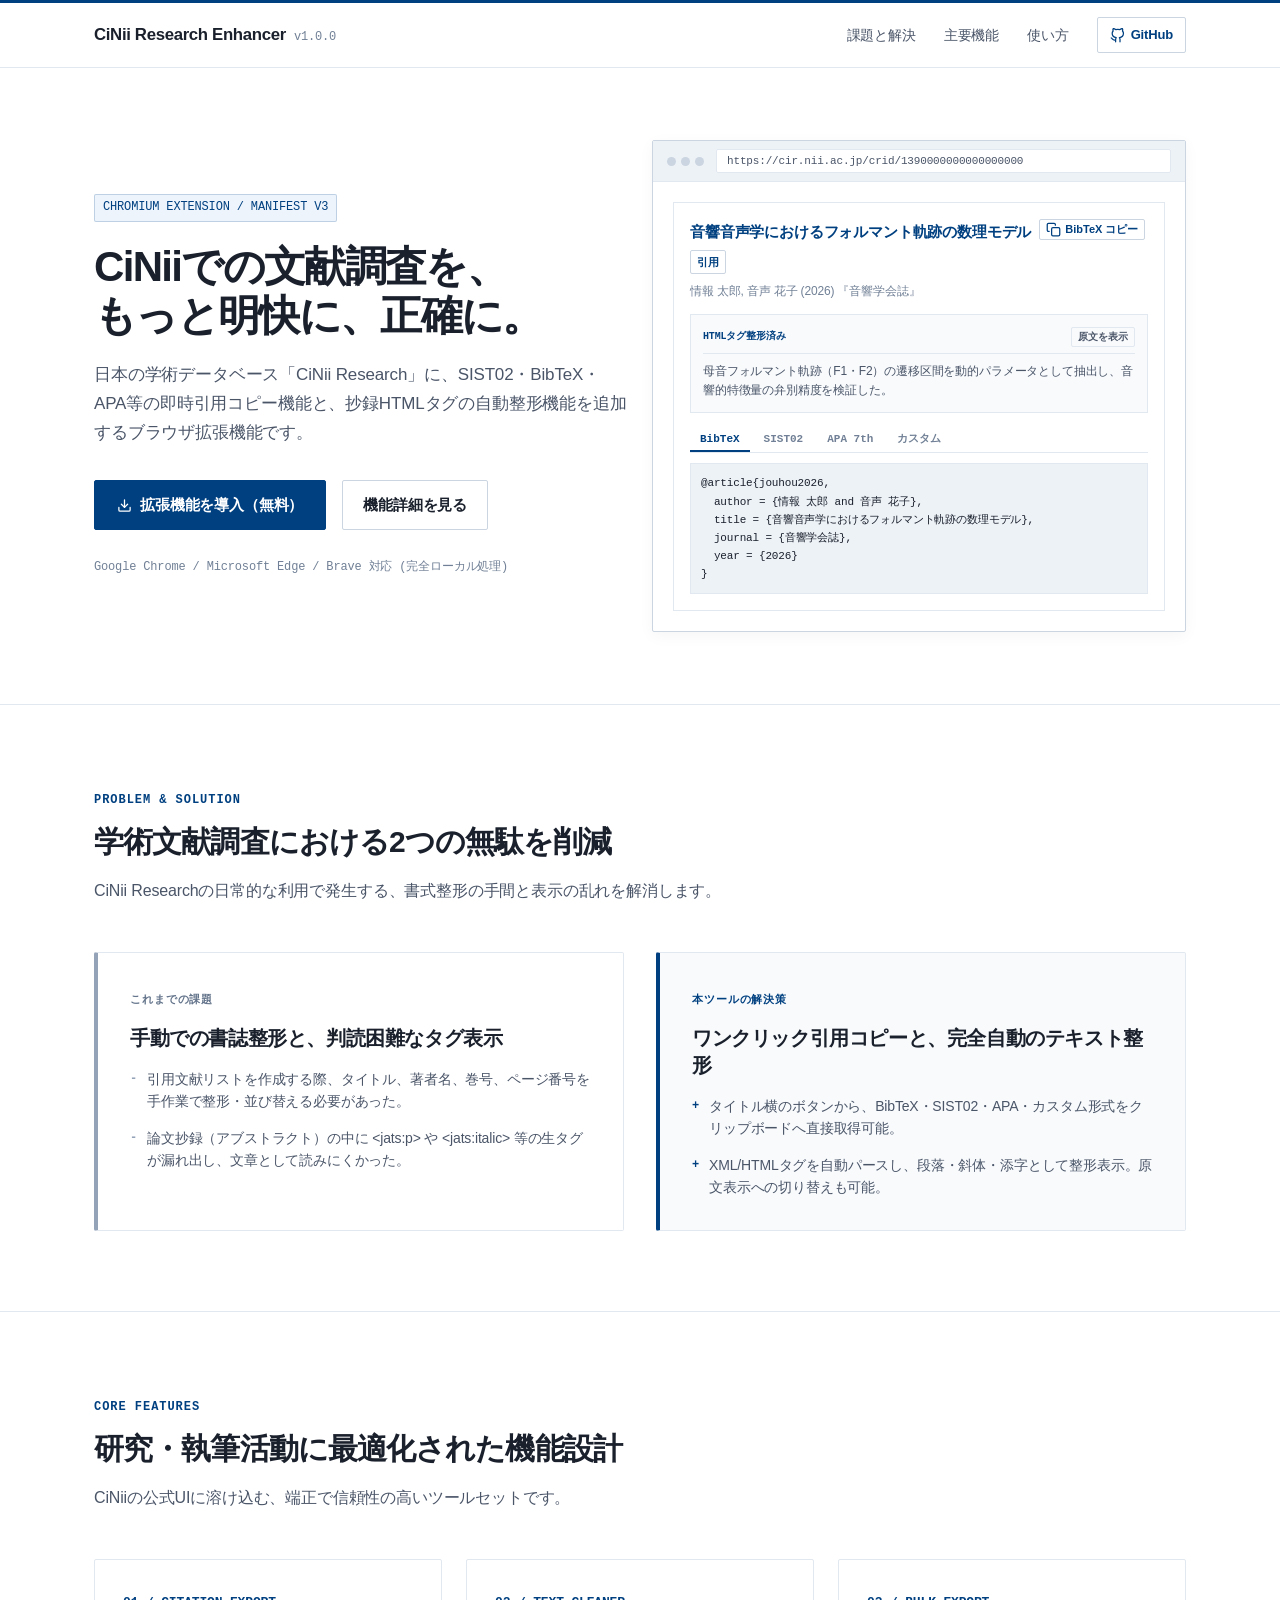
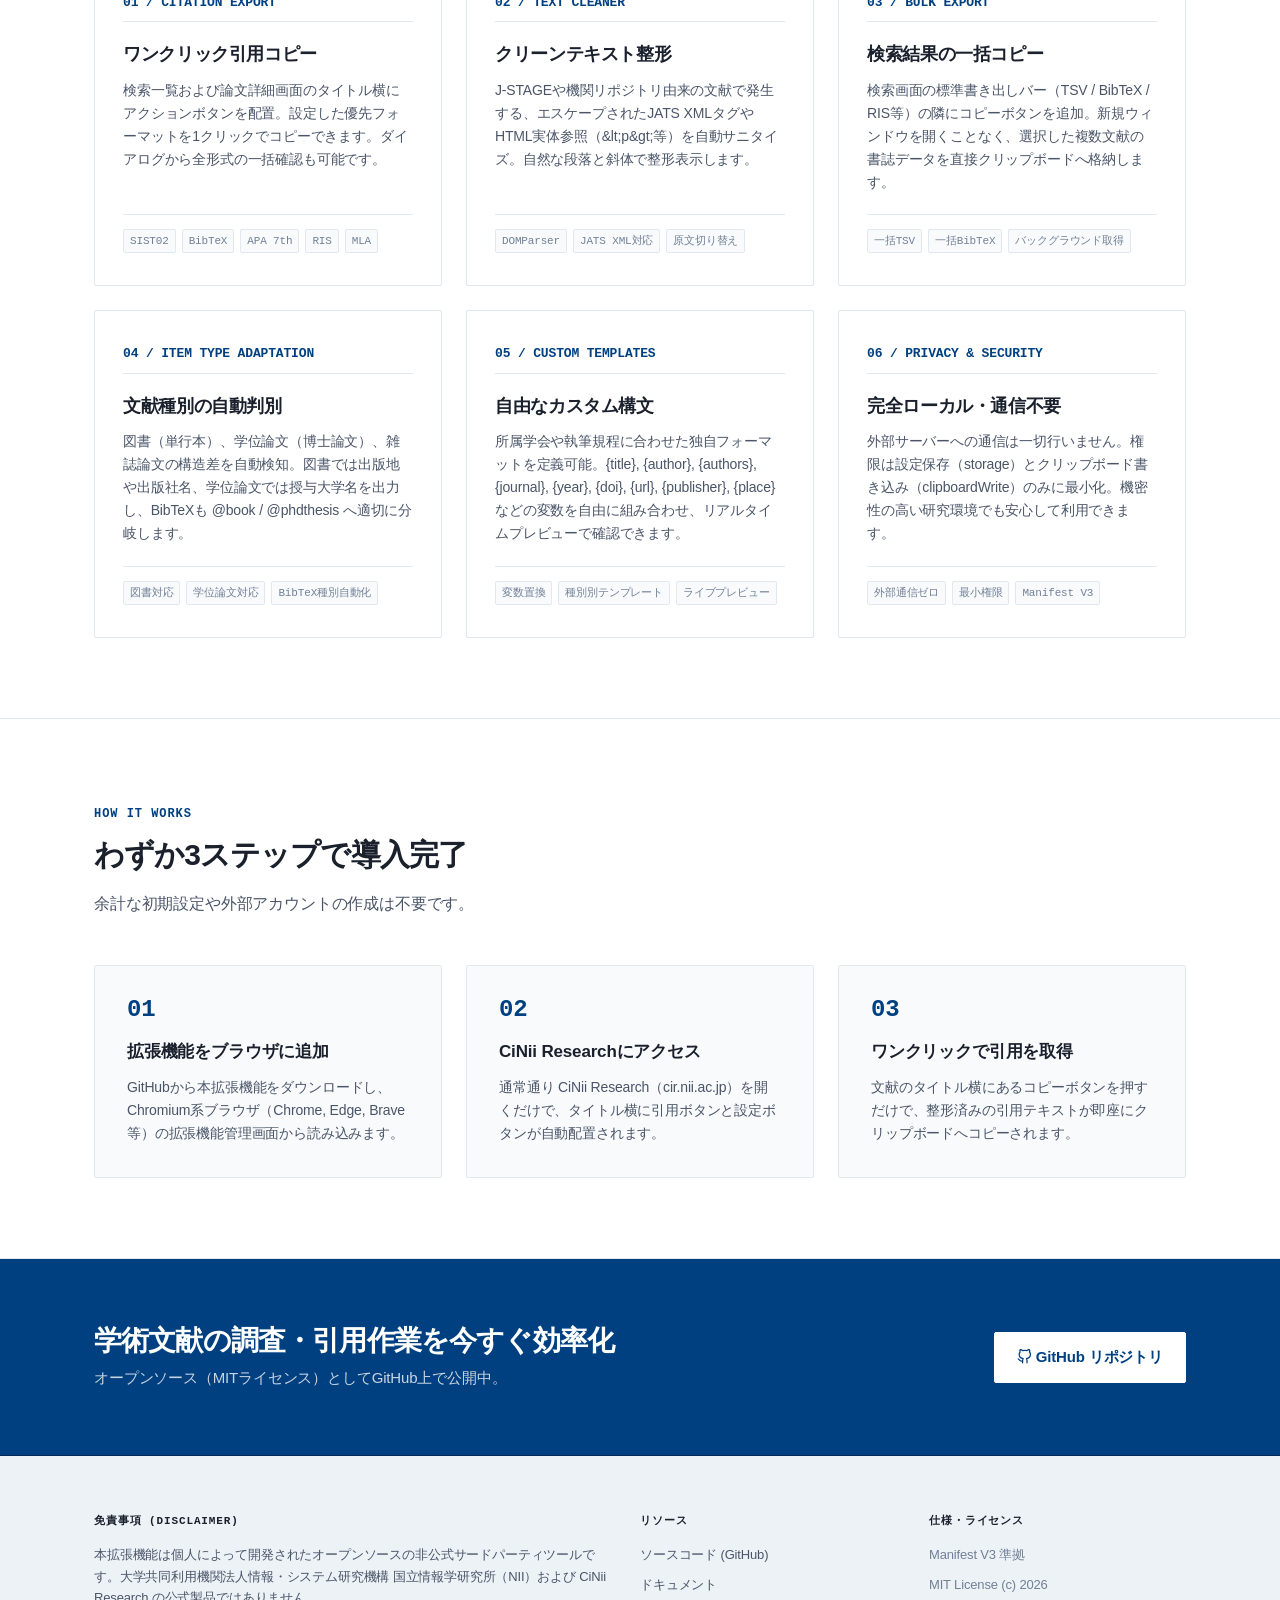
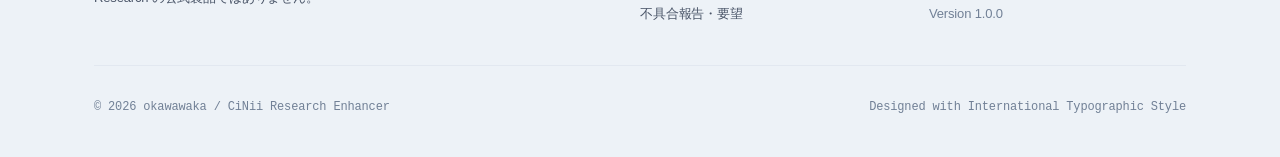
==== docs/index.html @ e421c235 "fix: improve author extraction and book publication place detection" ====
<!DOCTYPE html>
<html lang="ja">
<head>
  <meta charset="UTF-8">
  <meta name="viewport" content="width=device-width, initial-scale=1.0">
  <title>CiNii Research Enhancer - CiNii Research専用 引用コピー＆書式整形 拡張機能</title>
  <meta name="description" content="日本の学術論文データベース「CiNii Research」の文献調査を加速するChromium拡張機能。SIST02・BibTeX・APA・カスタム形式のワンクリック引用コピーと、抄録HTMLタグの自動整形を提供。完全ローカル処理。">
  <link rel="canonical" href="https://okawawaka.github.io/cinii-enhancer/">
  
  <style>
    /* --------------------------------------------------------------------------
     * 1. Design System & CSS Variables (Swiss Style & CiNii Academic Palette)
     * -------------------------------------------------------------------------- */
    :root {
      /* Palette */
      --c-navy: #004080;
      --c-navy-dark: #002855;
      --c-navy-subtle: #edf4fb;
      --c-text-main: #1a202c;
      --c-text-muted: #4a5568;
      --c-text-subtle: #718096;
      --c-bg-page: #ffffff;
      --c-bg-surface: #f8fafc;
      --c-bg-surface-alt: #edf2f7;
      --c-border: #e2e8f0;
      --c-border-strong: #cbd5e1;
      --c-green: #2e7d32;
      --c-green-bg: #e8f5e9;

      /* Typography */
      --font-sans: -apple-system, BlinkMacSystemFont, "Helvetica Neue", Arial, "Hiragino Sans", "Hiragino Kaku Gothic ProN", "Yu Gothic", "Noto Sans JP", sans-serif;
      --font-mono: "SFMono-Regular", Consolas, "Liberation Mono", Menlo, Courier, monospace;

      /* Grid & Geometry */
      --container-max: 1140px;
      --grid-gap: 24px;
      --radius-sm: 2px;
      --radius-none: 0px;
    }

    *, *::before, *::after {
      box-sizing: border-box;
      margin: 0;
      padding: 0;
    }

    html {
      font-size: 16px;
      scroll-behavior: smooth;
      -webkit-font-smoothing: antialiased;
      -moz-osx-font-smoothing: grayscale;
    }

    body {
      font-family: var(--font-sans);
      color: var(--c-text-main);
      background-color: var(--c-bg-page);
      line-height: 1.65;
      letter-spacing: -0.01em;
      border-top: 3px solid var(--c-navy);
    }

    /* --------------------------------------------------------------------------
     * 2. Typography & Layout Utilities
     * -------------------------------------------------------------------------- */
    .container {
      width: 100%;
      max-width: var(--container-max);
      margin-left: auto;
      margin-right: auto;
      padding-left: 24px;
      padding-right: 24px;
    }

    .grid-12 {
      display: grid;
      grid-template-columns: repeat(12, 1fr);
      gap: var(--grid-gap);
    }

    .section {
      padding-top: 80px;
      padding-bottom: 80px;
      border-bottom: 1px solid var(--c-border);
    }

    .section-eyebrow {
      font-family: var(--font-mono);
      font-size: 0.75rem;
      font-weight: 600;
      text-transform: uppercase;
      letter-spacing: 0.08em;
      color: var(--c-navy);
      margin-bottom: 12px;
      display: inline-block;
    }

    .section-title {
      font-size: 1.875rem;
      font-weight: 700;
      line-height: 1.25;
      letter-spacing: -0.03em;
      color: var(--c-text-main);
      margin-bottom: 16px;
    }

    .section-desc {
      font-size: 1rem;
      color: var(--c-text-muted);
      line-height: 1.7;
    }

    /* --------------------------------------------------------------------------
     * 3. Header & Navigation
     * -------------------------------------------------------------------------- */
    .site-header {
      border-bottom: 1px solid var(--c-border);
      background-color: var(--c-bg-page);
      position: sticky;
      top: 0;
      z-index: 100;
    }

    .header-inner {
      display: flex;
      align-items: center;
      justify-content: space-between;
      height: 64px;
    }

    .brand {
      display: flex;
      align-items: baseline;
      gap: 8px;
      text-decoration: none;
      color: var(--c-text-main);
    }

    .brand-title {
      font-size: 1.05rem;
      font-weight: 700;
      letter-spacing: -0.02em;
    }

    .brand-sub {
      font-size: 0.75rem;
      font-family: var(--font-mono);
      color: var(--c-text-subtle);
    }

    .nav-list {
      display: flex;
      align-items: center;
      gap: 28px;
      list-style: none;
    }

    .nav-link {
      font-size: 0.875rem;
      font-weight: 500;
      color: var(--c-text-muted);
      text-decoration: none;
      transition: color 0.15s ease;
    }

    .nav-link:hover {
      color: var(--c-navy);
    }

    .nav-btn {
      display: inline-flex;
      align-items: center;
      gap: 6px;
      padding: 6px 12px;
      font-size: 0.8125rem;
      font-weight: 600;
      color: var(--c-navy);
      background-color: #ffffff;
      border: 1px solid var(--c-border-strong);
      border-radius: var(--radius-sm);
      text-decoration: none;
      transition: all 0.15s ease;
    }

    .nav-btn:hover {
      background-color: var(--c-navy-subtle);
      border-color: var(--c-navy);
    }

    /* --------------------------------------------------------------------------
     * 4. Hero Section
     * -------------------------------------------------------------------------- */
    .hero {
      padding-top: 72px;
      padding-bottom: 72px;
      background-color: #ffffff;
      border-bottom: 1px solid var(--c-border);
    }

    .hero-content {
      grid-column: span 6;
      display: flex;
      flex-direction: column;
      justify-content: center;
    }

    .hero-badge {
      display: inline-flex;
      align-items: center;
      gap: 8px;
      font-family: var(--font-mono);
      font-size: 0.75rem;
      color: var(--c-navy);
      background-color: var(--c-navy-subtle);
      border: 1px solid rgba(0, 64, 128, 0.2);
      padding: 3px 8px;
      margin-bottom: 20px;
      width: fit-content;
      border-radius: var(--radius-sm);
    }

    .hero-title {
      font-size: 2.625rem;
      font-weight: 800;
      line-height: 1.18;
      letter-spacing: -0.04em;
      color: var(--c-text-main);
      margin-bottom: 20px;
    }

    .hero-lead {
      font-size: 1.0625rem;
      color: var(--c-text-muted);
      line-height: 1.7;
      margin-bottom: 32px;
    }

    .hero-actions {
      display: flex;
      align-items: center;
      gap: 16px;
      margin-bottom: 28px;
    }

    .btn-primary {
      display: inline-flex;
      align-items: center;
      gap: 8px;
      background-color: var(--c-navy);
      color: #ffffff;
      font-size: 0.9375rem;
      font-weight: 600;
      padding: 12px 22px;
      border-radius: var(--radius-sm);
      text-decoration: none;
      border: 1px solid var(--c-navy);
      transition: background-color 0.15s ease, border-color 0.15s ease;
    }

    .btn-primary:hover {
      background-color: var(--c-navy-dark);
      border-color: var(--c-navy-dark);
    }

    .btn-secondary {
      display: inline-flex;
      align-items: center;
      gap: 8px;
      background-color: #ffffff;
      color: var(--c-text-main);
      font-size: 0.9375rem;
      font-weight: 600;
      padding: 12px 20px;
      border-radius: var(--radius-sm);
      text-decoration: none;
      border: 1px solid var(--c-border-strong);
      transition: all 0.15s ease;
    }

    .btn-secondary:hover {
      background-color: var(--c-bg-surface);
      border-color: var(--c-text-muted);
    }

    .hero-meta {
      font-size: 0.75rem;
      color: var(--c-text-subtle);
      font-family: var(--font-mono);
    }

    /* Hero Visual: Interactive Mockup */
    .hero-visual {
      grid-column: span 6;
      display: flex;
      flex-direction: column;
      justify-content: center;
    }

    .mockup-frame {
      border: 1px solid var(--c-border-strong);
      border-radius: var(--radius-sm);
      background-color: #ffffff;
      box-shadow: 0 4px 16px rgba(0, 0, 0, 0.04);
      overflow: hidden;
    }

    .mockup-browser-bar {
      display: flex;
      align-items: center;
      gap: 12px;
      background-color: var(--c-bg-surface-alt);
      border-bottom: 1px solid var(--c-border);
      padding: 8px 14px;
    }

    .browser-dots {
      display: flex;
      gap: 5px;
    }

    .browser-dot {
      width: 9px;
      height: 9px;
      border-radius: 50%;
      background-color: #cbd5e1;
    }

    .browser-address {
      flex: 1;
      background-color: #ffffff;
      border: 1px solid var(--c-border);
      border-radius: var(--radius-sm);
      padding: 2px 10px;
      font-family: var(--font-mono);
      font-size: 0.6875rem;
      color: var(--c-text-muted);
      overflow: hidden;
      white-space: nowrap;
      text-overflow: ellipsis;
    }

    .mockup-body {
      padding: 20px;
    }

    .mockup-paper-card {
      border: 1px solid var(--c-border);
      background-color: #ffffff;
      padding: 16px;
    }

    .mockup-title-row {
      display: flex;
      align-items: baseline;
      flex-wrap: wrap;
      gap: 8px;
      margin-bottom: 8px;
    }

    .mockup-paper-title {
      font-size: 0.9375rem;
      font-weight: 700;
      color: var(--c-navy);
      line-height: 1.4;
    }

    .mockup-action-tag {
      display: inline-flex;
      align-items: center;
      gap: 4px;
      padding: 2px 6px;
      font-size: 0.6875rem;
      font-weight: 600;
      color: var(--c-navy);
      background-color: #ffffff;
      border: 1px solid var(--c-border-strong);
      border-radius: var(--radius-sm);
      cursor: pointer;
      user-select: none;
      transition: all 0.15s ease;
    }

    .mockup-action-tag:hover {
      background-color: var(--c-navy-subtle);
      border-color: var(--c-navy);
    }

    .mockup-action-tag.is-copied {
      background-color: var(--c-green-bg);
      border-color: var(--c-green);
      color: var(--c-green);
    }

    .mockup-authors {
      font-size: 0.75rem;
      color: var(--c-text-subtle);
      margin-bottom: 12px;
    }

    .mockup-abstract-box {
      background-color: var(--c-bg-surface);
      border: 1px solid var(--c-border);
      padding: 12px;
      margin-bottom: 14px;
    }

    .mockup-abstract-bar {
      display: flex;
      justify-content: space-between;
      align-items: center;
      margin-bottom: 8px;
      padding-bottom: 6px;
      border-bottom: 1px solid var(--c-border);
    }

    .mockup-tag-clean {
      font-family: var(--font-mono);
      font-size: 0.625rem;
      font-weight: 600;
      color: var(--c-navy);
    }

    .mockup-toggle-btn {
      font-size: 0.625rem;
      font-weight: 600;
      color: var(--c-text-muted);
      background: none;
      border: 1px solid var(--c-border);
      padding: 2px 6px;
      border-radius: var(--radius-sm);
      cursor: pointer;
    }

    .mockup-abstract-text {
      font-size: 0.75rem;
      color: var(--c-text-muted);
      line-height: 1.6;
    }

    .mockup-tabs-bar {
      display: flex;
      gap: 4px;
      border-bottom: 1px solid var(--c-border);
      margin-bottom: 10px;
    }

    .mockup-tab {
      padding: 4px 10px;
      font-size: 0.6875rem;
      font-weight: 600;
      color: var(--c-text-subtle);
      background: none;
      border: none;
      border-bottom: 2px solid transparent;
      cursor: pointer;
      font-family: var(--font-mono);
    }

    .mockup-tab.active {
      color: var(--c-navy);
      border-bottom-color: var(--c-navy);
    }

    .mockup-preview-code {
      background-color: var(--c-bg-surface-alt);
      border: 1px solid var(--c-border);
      padding: 10px;
      font-family: var(--font-mono);
      font-size: 0.6875rem;
      color: var(--c-text-main);
      white-space: pre-wrap;
      word-break: break-all;
      min-height: 60px;
    }

    /* --------------------------------------------------------------------------
     * 5. Problem & Solution Section
     * -------------------------------------------------------------------------- */
    .comparison-grid {
      grid-column: span 12;
      display: grid;
      grid-template-columns: 1fr 1fr;
      gap: 32px;
      margin-top: 48px;
    }

    .comparison-card {
      border: 1px solid var(--c-border);
      border-radius: var(--radius-sm);
      padding: 32px;
      background-color: #ffffff;
    }

    .comparison-card.is-problem {
      border-left: 4px solid #94a3b8;
    }

    .comparison-card.is-solution {
      border-left: 4px solid var(--c-navy);
      background-color: var(--c-bg-surface);
    }

    .comparison-tag {
      font-family: var(--font-mono);
      font-size: 0.6875rem;
      font-weight: 700;
      text-transform: uppercase;
      letter-spacing: 0.08em;
      margin-bottom: 16px;
      display: inline-block;
    }

    .comparison-card.is-problem .comparison-tag {
      color: #64748b;
    }

    .comparison-card.is-solution .comparison-tag {
      color: var(--c-navy);
    }

    .comparison-title {
      font-size: 1.25rem;
      font-weight: 700;
      letter-spacing: -0.02em;
      margin-bottom: 16px;
      line-height: 1.35;
    }

    .comparison-list {
      list-style: none;
      display: flex;
      flex-direction: column;
      gap: 14px;
    }

    .comparison-item {
      font-size: 0.875rem;
      line-height: 1.6;
      color: var(--c-text-muted);
      display: flex;
      align-items: flex-start;
      gap: 10px;
    }

    .comparison-item-bullet {
      font-family: var(--font-mono);
      font-weight: 700;
      font-size: 0.75rem;
      margin-top: 2px;
      flex-shrink: 0;
    }

    .comparison-card.is-problem .comparison-item-bullet {
      color: #94a3b8;
    }

    .comparison-card.is-solution .comparison-item-bullet {
      color: var(--c-navy);
    }

    /* --------------------------------------------------------------------------
     * 6. Features Section
     * -------------------------------------------------------------------------- */
    .features-grid {
      grid-column: span 12;
      display: grid;
      grid-template-columns: repeat(3, 1fr);
      gap: 24px;
      margin-top: 48px;
    }

    .feature-card {
      border: 1px solid var(--c-border);
      border-radius: var(--radius-sm);
      padding: 32px 28px;
      background-color: #ffffff;
      display: flex;
      flex-direction: column;
    }

    .feature-number {
      font-family: var(--font-mono);
      font-size: 0.8125rem;
      font-weight: 700;
      color: var(--c-navy);
      margin-bottom: 20px;
      border-bottom: 1px solid var(--c-border);
      padding-bottom: 8px;
    }

    .feature-card-title {
      font-size: 1.125rem;
      font-weight: 700;
      margin-bottom: 12px;
      line-height: 1.35;
      letter-spacing: -0.02em;
    }

    .feature-card-desc {
      font-size: 0.875rem;
      color: var(--c-text-muted);
      line-height: 1.65;
      margin-bottom: 20px;
      flex: 1;
    }

    .feature-tag-list {
      display: flex;
      flex-wrap: wrap;
      gap: 6px;
      padding-top: 14px;
      border-top: 1px solid var(--c-border);
    }

    .feature-tag {
      font-family: var(--font-mono);
      font-size: 0.6875rem;
      color: var(--c-text-subtle);
      background-color: var(--c-bg-surface);
      border: 1px solid var(--c-border);
      padding: 2px 6px;
      border-radius: var(--radius-sm);
    }

    /* --------------------------------------------------------------------------
     * 7. How It Works Section
     * -------------------------------------------------------------------------- */
    .steps-grid {
      grid-column: span 12;
      display: grid;
      grid-template-columns: repeat(3, 1fr);
      gap: 24px;
      margin-top: 48px;
    }

    .step-card {
      border: 1px solid var(--c-border);
      border-radius: var(--radius-sm);
      padding: 32px;
      background-color: var(--c-bg-surface);
    }

    .step-indicator {
      font-family: var(--font-mono);
      font-size: 1.5rem;
      font-weight: 800;
      color: var(--c-navy);
      line-height: 1;
      margin-bottom: 16px;
    }

    .step-title {
      font-size: 1.0625rem;
      font-weight: 700;
      margin-bottom: 10px;
      letter-spacing: -0.01em;
    }

    .step-desc {
      font-size: 0.875rem;
      color: var(--c-text-muted);
      line-height: 1.65;
    }

    /* --------------------------------------------------------------------------
     * 8. CTA Banner
     * -------------------------------------------------------------------------- */
    .cta-banner {
      background-color: var(--c-navy);
      color: #ffffff;
      padding: 64px 0;
      border-bottom: 1px solid var(--c-navy-dark);
    }

    .cta-inner {
      display: flex;
      align-items: center;
      justify-content: space-between;
      gap: 32px;
    }

    .cta-heading {
      font-size: 1.75rem;
      font-weight: 700;
      letter-spacing: -0.03em;
      line-height: 1.25;
      margin-bottom: 8px;
    }

    .cta-text {
      font-size: 0.9375rem;
      color: #cbd5e1;
    }

    .cta-actions {
      display: flex;
      align-items: center;
      gap: 16px;
      flex-shrink: 0;
    }

    .btn-white {
      background-color: #ffffff;
      color: var(--c-navy);
      font-size: 0.9375rem;
      font-weight: 700;
      padding: 12px 22px;
      border-radius: var(--radius-sm);
      text-decoration: none;
      border: 1px solid #ffffff;
      transition: background-color 0.15s ease;
    }

    .btn-white:hover {
      background-color: #f1f5f9;
    }

    /* --------------------------------------------------------------------------
     * 9. Footer
     * -------------------------------------------------------------------------- */
    .site-footer {
      background-color: var(--c-bg-surface-alt);
      padding: 56px 0 40px 0;
      font-size: 0.8125rem;
      color: var(--c-text-subtle);
    }

    .footer-top {
      display: grid;
      grid-template-columns: 2fr 1fr 1fr;
      gap: 32px;
      padding-bottom: 40px;
      border-bottom: 1px solid var(--c-border);
      margin-bottom: 32px;
    }

    .footer-col-title {
      font-family: var(--font-mono);
      font-size: 0.6875rem;
      font-weight: 700;
      text-transform: uppercase;
      letter-spacing: 0.08em;
      color: var(--c-text-main);
      margin-bottom: 14px;
    }

    .footer-disclaimer {
      line-height: 1.65;
      color: var(--c-text-muted);
    }

    .footer-links {
      list-style: none;
      display: flex;
      flex-direction: column;
      gap: 8px;
    }

    .footer-link {
      color: var(--c-text-muted);
      text-decoration: none;
      transition: color 0.15s ease;
    }

    .footer-link:hover {
      color: var(--c-navy);
    }

    .footer-bottom {
      display: flex;
      justify-content: space-between;
      align-items: center;
      font-family: var(--font-mono);
      font-size: 0.75rem;
    }

    /* Minimal Line Icons */
    .icon {
      width: 15px;
      height: 15px;
      stroke: currentColor;
      fill: none;
      stroke-width: 2;
      stroke-linecap: round;
      stroke-linejoin: round;
      vertical-align: -2px;
      display: inline-block;
    }

    /* --------------------------------------------------------------------------
     * 10. Responsive Breakpoints
     * -------------------------------------------------------------------------- */
    @media (max-width: 900px) {
      .hero-content {
        grid-column: span 12;
        margin-bottom: 40px;
      }
      .hero-visual {
        grid-column: span 12;
      }
      .comparison-grid {
        grid-template-columns: 1fr;
      }
      .features-grid {
        grid-template-columns: 1fr;
      }
      .steps-grid {
        grid-template-columns: 1fr;
      }
      .cta-inner {
        flex-direction: column;
        align-items: flex-start;
      }
      .footer-top {
        grid-template-columns: 1fr;
      }
      .hero-title {
        font-size: 2.125rem;
      }
    }
  </style>
</head>
<body>

  <!-- =========================================================================
   * 1. Header / Navigation
   * ========================================================================= -->
  <header class="site-header">
    <div class="container header-inner">
      <a href="#" class="brand">
        <span class="brand-title">CiNii Research Enhancer</span>
        <span class="brand-sub">v1.0.0</span>
      </a>
      <nav>
        <ul class="nav-list">
          <li><a href="#problem-solution" class="nav-link">課題と解決</a></li>
          <li><a href="#features" class="nav-link">主要機能</a></li>
          <li><a href="#usage" class="nav-link">使い方</a></li>
          <li>
            <a href="https://github.com/okawawaka/cinii-enhancer" target="_blank" rel="noopener noreferrer" class="nav-btn">
              <svg class="icon" viewBox="0 0 24 24"><path d="M9 19c-5 1.5-5-2.5-7-3m14 6v-3.87a3.37 3.37 0 0 0-.94-2.61c3.14-.35 6.44-1.54 6.44-7A5.44 5.44 0 0 0 20 4.77 5.07 5.07 0 0 0 19.91 1S18.73.65 16 2.48a13.38 13.38 0 0 0-7 0C6.27.65 5.09 1 5.09 1A5.07 5.07 0 0 0 5 4.77a5.44 5.44 0 0 0-1.5 3.78c0 5.42 3.3 6.61 6.44 7A3.37 3.37 0 0 0 9 18.13V22"/></svg>
              GitHub
            </a>
          </li>
        </ul>
      </nav>
    </div>
  </header>

  <main>
    <!-- =========================================================================
     * 2. Hero Section
     * ========================================================================= -->
    <section class="hero">
      <div class="container grid-12">
        <div class="hero-content">
          <div class="hero-badge">
            <span>CHROMIUM EXTENSION / MANIFEST V3</span>
          </div>
          <h1 class="hero-title">
            CiNiiでの文献調査を、<br>もっと明快に、正確に。
          </h1>
          <p class="hero-lead">
            日本の学術データベース「CiNii Research」に、SIST02・BibTeX・APA等の即時引用コピー機能と、抄録HTMLタグの自動整形機能を追加するブラウザ拡張機能です。
          </p>
          <div class="hero-actions">
            <a href="https://github.com/okawawaka/cinii-enhancer" class="btn-primary" target="_blank" rel="noopener noreferrer">
              <svg class="icon" viewBox="0 0 24 24"><path d="M21 15v4a2 2 0 0 1-2 2H5a2 2 0 0 1-2-2v-4"/><polyline points="7 10 12 15 17 10"/><line x1="12" y1="15" x2="12" y2="3"/></svg>
              拡張機能を導入（無料）
            </a>
            <a href="#features" class="btn-secondary">機能詳細を見る</a>
          </div>
          <div class="hero-meta">
            <span>Google Chrome / Microsoft Edge / Brave 対応 (完全ローカル処理)</span>
          </div>
        </div>

        <!-- Interactive Swiss UI Mockup -->
        <div class="hero-visual">
          <div class="mockup-frame">
            <div class="mockup-browser-bar">
              <div class="browser-dots">
                <div class="browser-dot"></div>
                <div class="browser-dot"></div>
                <div class="browser-dot"></div>
              </div>
              <div class="browser-address">https://cir.nii.ac.jp/crid/1390000000000000000</div>
            </div>
            <div class="mockup-body">
              <div class="mockup-paper-card">
                <div class="mockup-title-row">
                  <span class="mockup-paper-title">音響音声学におけるフォルマント軌跡の数理モデル</span>
                  <button type="button" class="mockup-action-tag" id="demoQuickCopy">
                    <svg class="icon" viewBox="0 0 24 24"><rect x="9" y="9" width="13" height="13" rx="2" ry="2"/><path d="M5 15H4a2 2 0 0 1-2-2V4a2 2 0 0 1 2-2h9a2 2 0 0 1 2 2v1"/></svg>
                    <span id="demoBtnLabel">BibTeX コピー</span>
                  </button>
                  <span class="mockup-action-tag" id="demoCiteModalBtn">引用</span>
                </div>
                <div class="mockup-authors">情報 太郎, 音声 花子 (2026) 『音響学会誌』</div>
                
                <div class="mockup-abstract-box">
                  <div class="mockup-abstract-bar">
                    <span class="mockup-tag-clean">HTMLタグ整形済み</span>
                    <button type="button" class="mockup-toggle-btn" id="demoToggleTag">原文を表示</button>
                  </div>
                  <div class="mockup-abstract-text" id="demoAbstractText">
                    母音フォルマント軌跡（F1・F2）の遷移区間を動的パラメータとして抽出し、音響的特徴量の弁別精度を検証した。
                  </div>
                </div>

                <div class="mockup-tabs-bar">
                  <button type="button" class="mockup-tab active" data-fmt="bibtex">BibTeX</button>
                  <button type="button" class="mockup-tab" data-fmt="sist02">SIST02</button>
                  <button type="button" class="mockup-tab" data-fmt="apa">APA 7th</button>
                  <button type="button" class="mockup-tab" data-fmt="custom">カスタム</button>
                </div>
                <div class="mockup-preview-code" id="demoCodePreview">@article{jouhou2026,
  author = {情報 太郎 and 音声 花子},
  title = {音響音声学におけるフォルマント軌跡の数理モデル},
  journal = {音響学会誌},
  year = {2026}
}</div>
              </div>
            </div>
          </div>
        </div>
      </div>
    </section>

    <!-- =========================================================================
     * 3. Problem & Solution Section
     * ========================================================================= -->
    <section class="section" id="problem-solution">
      <div class="container">
        <span class="section-eyebrow">Problem & Solution</span>
        <h2 class="section-title">学術文献調査における2つの無駄を削減</h2>
        <p class="section-desc">CiNii Researchの日常的な利用で発生する、書式整形の手間と表示の乱れを解消します。</p>

        <div class="comparison-grid">
          <!-- Problem Card -->
          <div class="comparison-card is-problem">
            <span class="comparison-tag">これまでの課題</span>
            <h3 class="comparison-title">手動での書誌整形と、判読困難なタグ表示</h3>
            <ul class="comparison-list">
              <li class="comparison-item">
                <span class="comparison-item-bullet">-</span>
                <span>引用文献リストを作成する際、タイトル、著者名、巻号、ページ番号を手作業で整形・並び替える必要があった。</span>
              </li>
              <li class="comparison-item">
                <span class="comparison-item-bullet">-</span>
                <span>論文抄録（アブストラクト）の中に &lt;jats:p&gt; や &lt;jats:italic&gt; 等の生タグが漏れ出し、文章として読みにくかった。</span>
              </li>
            </ul>
          </div>

          <!-- Solution Card -->
          <div class="comparison-card is-solution">
            <span class="comparison-tag">本ツールの解決策</span>
            <h3 class="comparison-title">ワンクリック引用コピーと、完全自動のテキスト整形</h3>
            <ul class="comparison-list">
              <li class="comparison-item">
                <span class="comparison-item-bullet">+</span>
                <span>タイトル横のボタンから、BibTeX・SIST02・APA・カスタム形式をクリップボードへ直接取得可能。</span>
              </li>
              <li class="comparison-item">
                <span class="comparison-item-bullet">+</span>
                <span>XML/HTMLタグを自動パースし、段落・斜体・添字として整形表示。原文表示への切り替えも可能。</span>
              </li>
            </ul>
          </div>
        </div>
      </div>
    </section>

    <!-- =========================================================================
     * 4. Features Section
     * ========================================================================= -->
    <section class="section" id="features">
      <div class="container">
        <span class="section-eyebrow">Core Features</span>
        <h2 class="section-title">研究・執筆活動に最適化された機能設計</h2>
        <p class="section-desc">CiNiiの公式UIに溶け込む、端正で信頼性の高いツールセットです。</p>

        <div class="features-grid">
          <!-- Feature 1 -->
          <div class="feature-card">
            <div class="feature-number">01 / CITATION EXPORT</div>
            <h3 class="feature-card-title">ワンクリック引用コピー</h3>
            <p class="feature-card-desc">
              検索一覧および論文詳細画面のタイトル横にアクションボタンを配置。設定した優先フォーマットを1クリックでコピーできます。ダイアログから全形式の一括確認も可能です。
            </p>
            <div class="feature-tag-list">
              <span class="feature-tag">SIST02</span>
              <span class="feature-tag">BibTeX</span>
              <span class="feature-tag">APA 7th</span>
              <span class="feature-tag">RIS</span>
              <span class="feature-tag">MLA</span>
            </div>
          </div>

          <!-- Feature 2 -->
          <div class="feature-card">
            <div class="feature-number">02 / TEXT CLEANER</div>
            <h3 class="feature-card-title">クリーンテキスト整形</h3>
            <p class="feature-card-desc">
              J-STAGEや機関リポジトリ由来の文献で発生する、エスケープされたJATS XMLタグやHTML実体参照（&amp;lt;p&amp;gt;等）を自動サニタイズ。自然な段落と斜体で整形表示します。
            </p>
            <div class="feature-tag-list">
              <span class="feature-tag">DOMParser</span>
              <span class="feature-tag">JATS XML対応</span>
              <span class="feature-tag">原文切り替え</span>
            </div>
          </div>

          <!-- Feature 3 -->
          <div class="feature-card">
            <div class="feature-number">03 / BULK EXPORT</div>
            <h3 class="feature-card-title">検索結果の一括コピー</h3>
            <p class="feature-card-desc">
              検索画面の標準書き出しバー（TSV / BibTeX / RIS等）の隣にコピーボタンを追加。新規ウィンドウを開くことなく、選択した複数文献の書誌データを直接クリップボードへ格納します。
            </p>
            <div class="feature-tag-list">
              <span class="feature-tag">一括TSV</span>
              <span class="feature-tag">一括BibTeX</span>
              <span class="feature-tag">バックグラウンド取得</span>
            </div>
          </div>

          <!-- Feature 4 -->
          <div class="feature-card">
            <div class="feature-number">04 / ITEM TYPE ADAPTATION</div>
            <h3 class="feature-card-title">文献種別の自動判別</h3>
            <p class="feature-card-desc">
              図書（単行本）、学位論文（博士論文）、雑誌論文の構造差を自動検知。図書では出版地や出版社名、学位論文では授与大学名を出力し、BibTeXも @book / @phdthesis へ適切に分岐します。
            </p>
            <div class="feature-tag-list">
              <span class="feature-tag">図書対応</span>
              <span class="feature-tag">学位論文対応</span>
              <span class="feature-tag">BibTeX種別自動化</span>
            </div>
          </div>

          <!-- Feature 5 -->
          <div class="feature-card">
            <div class="feature-number">05 / CUSTOM TEMPLATES</div>
            <h3 class="feature-card-title">自由なカスタム構文</h3>
            <p class="feature-card-desc">
              所属学会や執筆規程に合わせた独自フォーマットを定義可能。{title}, {author}, {authors}, {journal}, {year}, {doi}, {url}, {publisher}, {place} などの変数を自由に組み合わせ、リアルタイムプレビューで確認できます。
            </p>
            <div class="feature-tag-list">
              <span class="feature-tag">変数置換</span>
              <span class="feature-tag">種別別テンプレート</span>
              <span class="feature-tag">ライブプレビュー</span>
            </div>
          </div>

          <!-- Feature 6 -->
          <div class="feature-card">
            <div class="feature-number">06 / PRIVACY & SECURITY</div>
            <h3 class="feature-card-title">完全ローカル・通信不要</h3>
            <p class="feature-card-desc">
              外部サーバーへの通信は一切行いません。権限は設定保存（storage）とクリップボード書き込み（clipboardWrite）のみに最小化。機密性の高い研究環境でも安心して利用できます。
            </p>
            <div class="feature-tag-list">
              <span class="feature-tag">外部通信ゼロ</span>
              <span class="feature-tag">最小権限</span>
              <span class="feature-tag">Manifest V3</span>
            </div>
          </div>
        </div>
      </div>
    </section>

    <!-- =========================================================================
     * 5. How It Works / Usage Section
     * ========================================================================= -->
    <section class="section" id="usage">
      <div class="container">
        <span class="section-eyebrow">How It Works</span>
        <h2 class="section-title">わずか3ステップで導入完了</h2>
        <p class="section-desc">余計な初期設定や外部アカウントの作成は不要です。</p>

        <div class="steps-grid">
          <div class="step-card">
            <div class="step-indicator">01</div>
            <h3 class="step-title">拡張機能をブラウザに追加</h3>
            <p class="step-desc">
              GitHubから本拡張機能をダウンロードし、Chromium系ブラウザ（Chrome, Edge, Brave等）の拡張機能管理画面から読み込みます。
            </p>
          </div>

          <div class="step-card">
            <div class="step-indicator">02</div>
            <h3 class="step-title">CiNii Researchにアクセス</h3>
            <p class="step-desc">
              通常通り CiNii Research（cir.nii.ac.jp）を開くだけで、タイトル横に引用ボタンと設定ボタンが自動配置されます。
            </p>
          </div>

          <div class="step-card">
            <div class="step-indicator">03</div>
            <h3 class="step-title">ワンクリックで引用を取得</h3>
            <p class="step-desc">
              文献のタイトル横にあるコピーボタンを押すだけで、整形済みの引用テキストが即座にクリップボードへコピーされます。
            </p>
          </div>
        </div>
      </div>
    </section>

    <!-- =========================================================================
     * 6. CTA Banner
     * ========================================================================= -->
    <section class="cta-banner">
      <div class="container cta-inner">
        <div>
          <h2 class="cta-heading">学術文献の調査・引用作業を今すぐ効率化</h2>
          <p class="cta-text">オープンソース（MITライセンス）としてGitHub上で公開中。</p>
        </div>
        <div class="cta-actions">
          <a href="https://github.com/okawawaka/cinii-enhancer" class="btn-white" target="_blank" rel="noopener noreferrer">
            <svg class="icon" viewBox="0 0 24 24"><path d="M9 19c-5 1.5-5-2.5-7-3m14 6v-3.87a3.37 3.37 0 0 0-.94-2.61c3.14-.35 6.44-1.54 6.44-7A5.44 5.44 0 0 0 20 4.77 5.07 5.07 0 0 0 19.91 1S18.73.65 16 2.48a13.38 13.38 0 0 0-7 0C6.27.65 5.09 1 5.09 1A5.07 5.07 0 0 0 5 4.77a5.44 5.44 0 0 0-1.5 3.78c0 5.42 3.3 6.61 6.44 7A3.37 3.37 0 0 0 9 18.13V22"/></svg>
            GitHub リポジトリ
          </a>
        </div>
      </div>
    </section>
  </main>

  <!-- =========================================================================
   * 7. Footer
   * ========================================================================= -->
  <footer class="site-footer">
    <div class="container">
      <div class="footer-top">
        <div>
          <div class="footer-col-title">免責事項 (Disclaimer)</div>
          <p class="footer-disclaimer">
            本拡張機能は個人によって開発されたオープンソースの非公式サードパーティツールです。大学共同利用機関法人情報・システム研究機構 国立情報学研究所（NII）および CiNii Research の公式製品ではありません。
          </p>
        </div>
        <div>
          <div class="footer-col-title">リソース</div>
          <ul class="footer-links">
            <li><a href="https://github.com/okawawaka/cinii-enhancer" class="footer-link" target="_blank" rel="noopener noreferrer">ソースコード (GitHub)</a></li>
            <li><a href="https://github.com/okawawaka/cinii-enhancer/blob/main/README.md" class="footer-link" target="_blank" rel="noopener noreferrer">ドキュメント</a></li>
            <li><a href="https://github.com/okawawaka/cinii-enhancer/issues" class="footer-link" target="_blank" rel="noopener noreferrer">不具合報告・要望</a></li>
          </ul>
        </div>
        <div>
          <div class="footer-col-title">仕様・ライセンス</div>
          <ul class="footer-links">
            <li><span>Manifest V3 準拠</span></li>
            <li><span>MIT License (c) 2026</span></li>
            <li><span>Version 1.0.0</span></li>
          </ul>
        </div>
      </div>

      <div class="footer-bottom">
        <div>&copy; 2026 okawawaka / CiNii Research Enhancer</div>
        <div>Designed with International Typographic Style</div>
      </div>
    </div>
  </footer>

  <!-- =========================================================================
   * 8. Client-side Interactive Script (Hero Demo)
   * ========================================================================= -->
  <script>
    (() => {
      'use strict';

      // Demo Citation Data
      const DEMO_CITATIONS = {
        bibtex: `@article{jouhou2026,
  author = {情報 太郎 and 音声 花子},
  title = {音響音声学におけるフォルマント軌跡の数理モデル},
  journal = {音響学会誌},
  year = {2026}
}`,
        sist02: `情報 太郎, 音声 花子. 音響音声学におけるフォルマント軌跡の数理モデル. 音響学会誌. 2026, 82(4), pp. 210-218.`,
        apa: `Jouhou, T., & Onsei, H. (2026). Mathematical models of formant trajectories in acoustic phonetics. Journal of the Acoustical Society, 82(4), 210-218.`,
        custom: `情報 太郎・音声 花子 (2026)「音響音声学におけるフォルマント軌跡の数理モデル」『音響学会誌』82(4), pp.210-218.`
      };

      const codeEl = document.getElementById('demoCodePreview');
      const tabs = document.querySelectorAll('.mockup-tab');
      const quickBtn = document.getElementById('demoQuickCopy');
      const btnLabel = document.getElementById('demoBtnLabel');
      const toggleTagBtn = document.getElementById('demoToggleTag');
      const abstractText = document.getElementById('demoAbstractText');

      let currentFormat = 'bibtex';
      let isTagClean = true;

      const RAW_ABSTRACT = `&lt;jats:p&gt;母音フォルマント軌跡（&lt;jats:italic&gt;F&lt;/jats:italic&gt;&lt;jats:sub&gt;1&lt;/jats:sub&gt;・&lt;jats:italic&gt;F&lt;/jats:italic&gt;&lt;jats:sub&gt;2&lt;/jats:sub&gt;）の遷移区間を動的パラメータとして抽出し、音響的特徴量の弁別精度を検証した。&lt;/jats:p&gt;`;
      const CLEAN_ABSTRACT = `母音フォルマント軌跡（F1・F2）の遷移区間を動的パラメータとして抽出し、音響的特徴量の弁別精度を検証した。`;

      // Tab switching
      tabs.forEach((tab) => {
        tab.addEventListener('click', () => {
          tabs.forEach((t) => t.classList.remove('active'));
          tab.classList.add('active');

          const fmt = tab.getAttribute('data-fmt');
          currentFormat = fmt;
          if (DEMO_CITATIONS[fmt]) {
            codeEl.textContent = DEMO_CITATIONS[fmt];
          }

          const labelMap = {
            bibtex: 'BibTeX コピー',
            sist02: 'SIST02 コピー',
            apa: 'APA コピー',
            custom: 'カスタム コピー'
          };
          btnLabel.textContent = labelMap[fmt] || '引用コピー';
        });
      });

      // Quick Copy simulation
      quickBtn.addEventListener('click', async () => {
        const textToCopy = DEMO_CITATIONS[currentFormat] || '';
        try {
          if (navigator.clipboard && navigator.clipboard.writeText) {
            await navigator.clipboard.writeText(textToCopy);
          }
        } catch (_) {}

        const originalText = btnLabel.textContent;
        quickBtn.classList.add('is-copied');
        btnLabel.textContent = 'コピー完了';

        setTimeout(() => {
          quickBtn.classList.remove('is-copied');
          btnLabel.textContent = originalText;
        }, 1500);
      });

      // Toggle raw HTML tag demo
      toggleTagBtn.addEventListener('click', () => {
        isTagClean = !isTagClean;
        if (isTagClean) {
          abstractText.textContent = CLEAN_ABSTRACT;
          toggleTagBtn.textContent = '原文を表示';
        } else {
          abstractText.textContent = RAW_ABSTRACT;
          toggleTagBtn.textContent = '整形表示に戻す';
        }
      });
    })();
  </script>
</body>
</html>
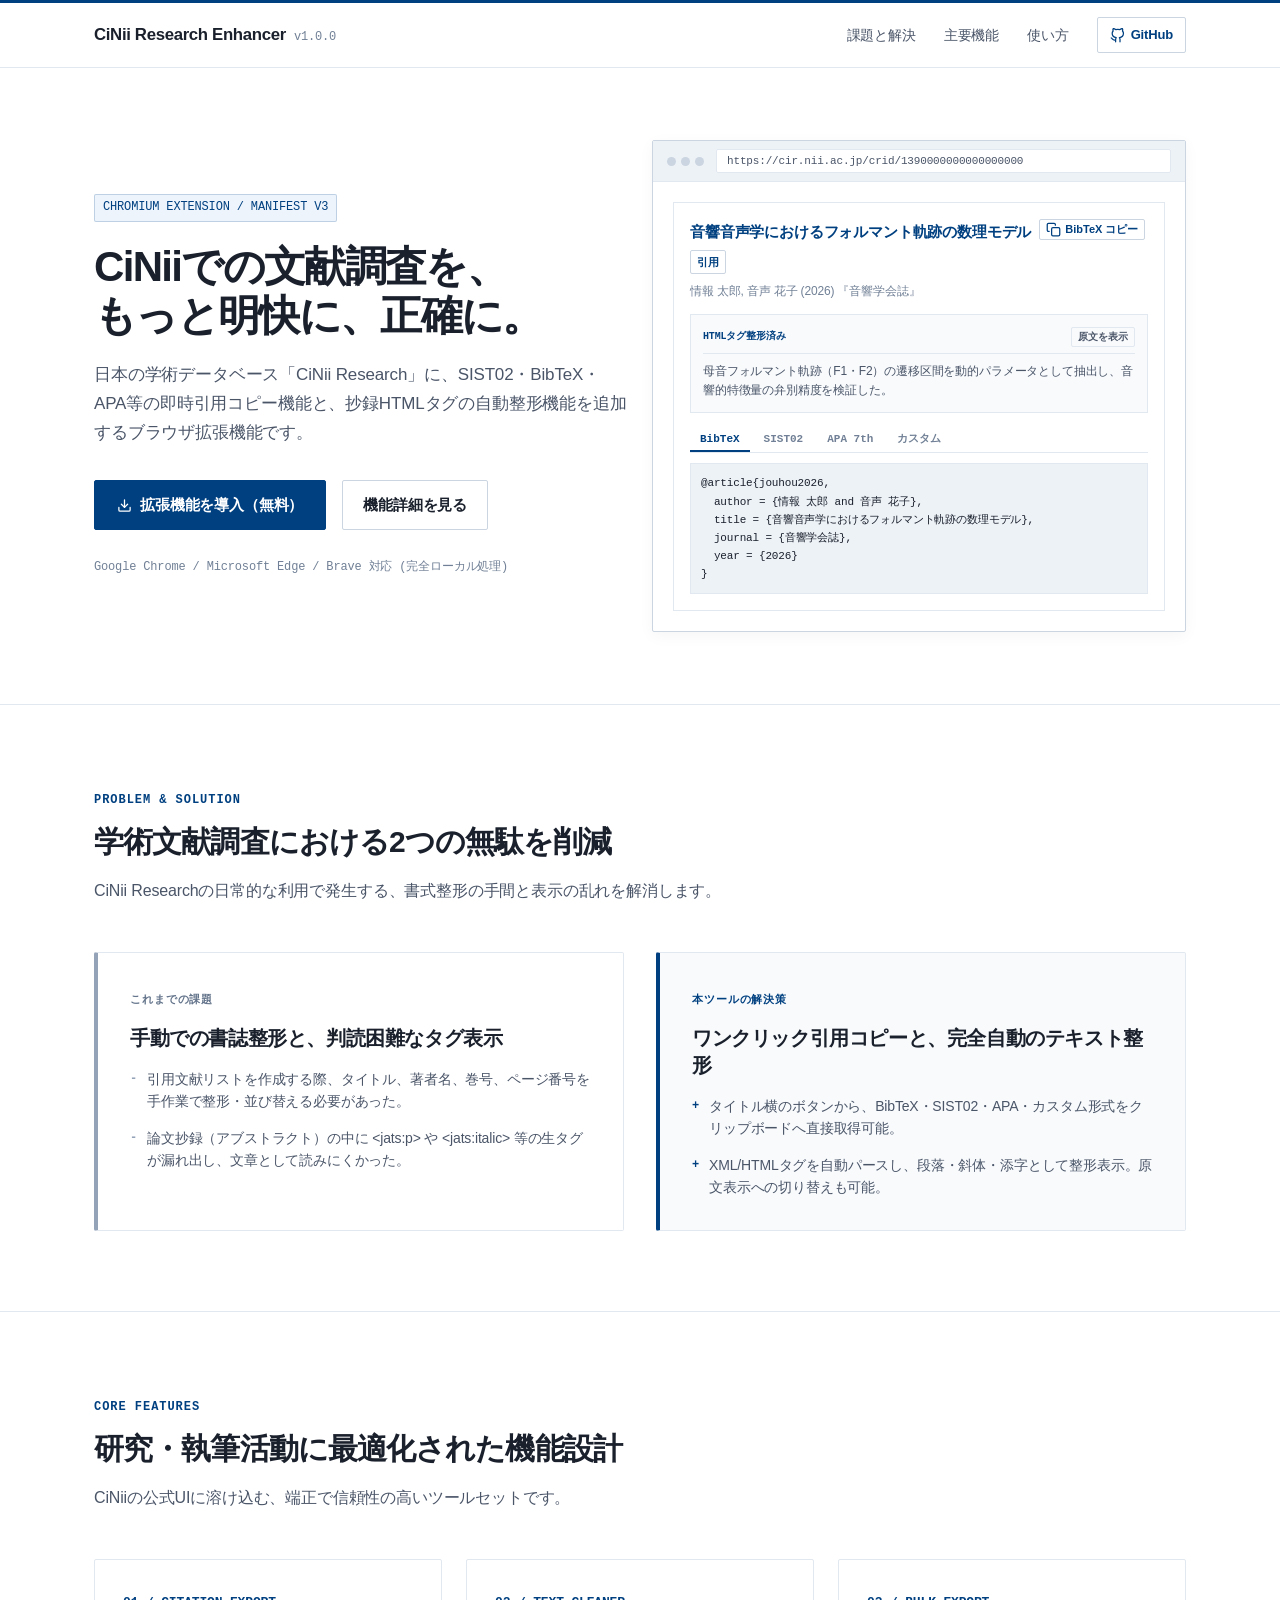
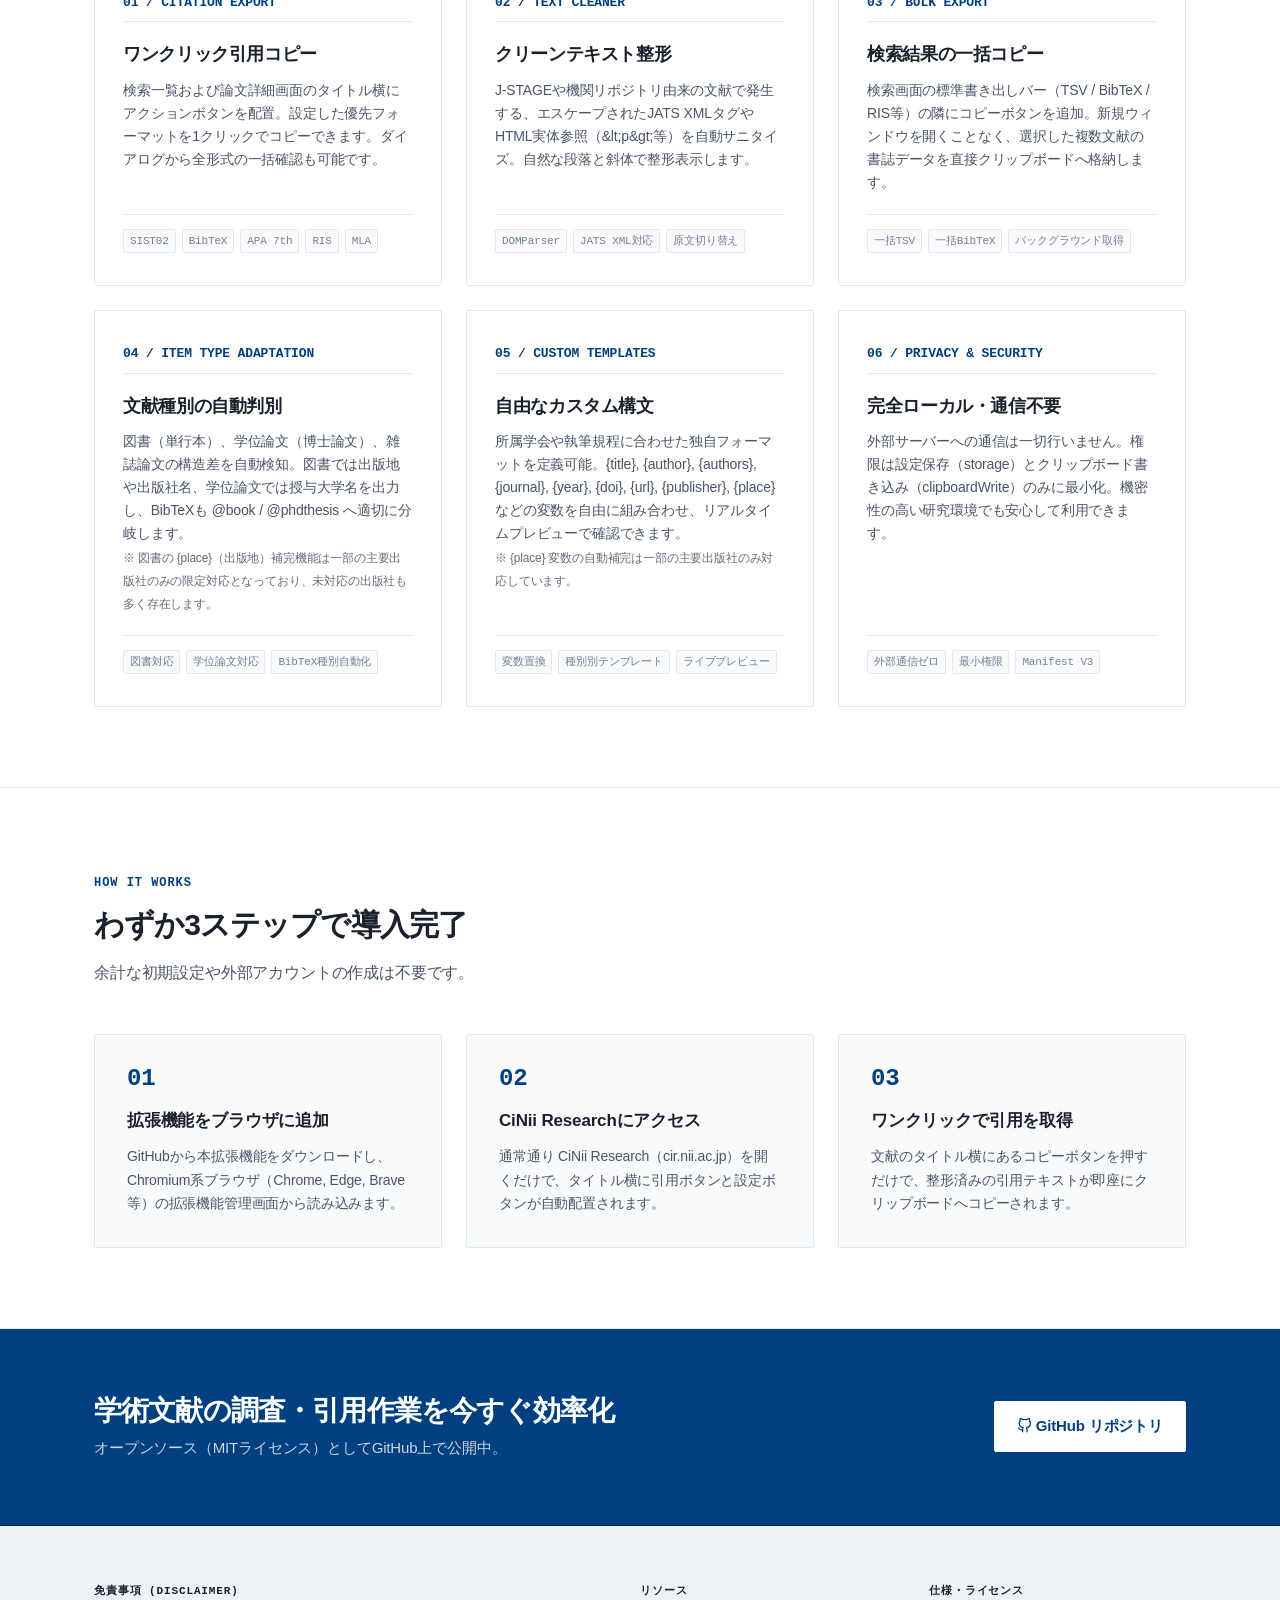
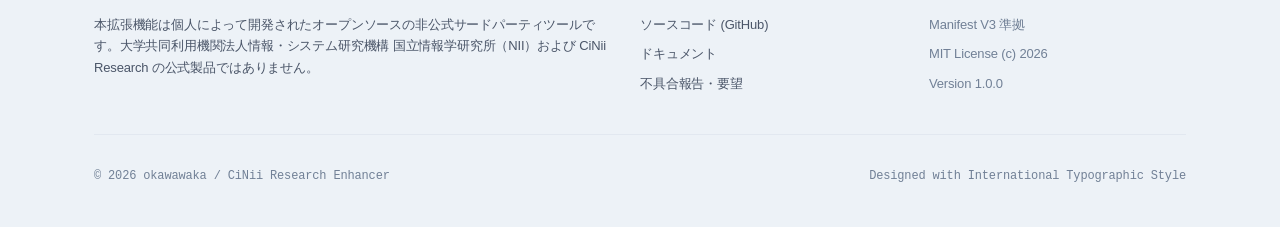
==== commit 0b12b195: "docs: note limited publisher coverage for place variable across settings, readme, and lp" ====
--- a/docs/index.html
+++ b/docs/index.html
@@ -1031,7 +1031,7 @@
             <div class="feature-number">04 / ITEM TYPE ADAPTATION</div>
             <h3 class="feature-card-title">文献種別の自動判別</h3>
             <p class="feature-card-desc">
-              図書（単行本）、学位論文（博士論文）、雑誌論文の構造差を自動検知。図書では出版地や出版社名、学位論文では授与大学名を出力し、BibTeXも @book / @phdthesis へ適切に分岐します。
+              図書（単行本）、学位論文（博士論文）、雑誌論文の構造差を自動検知。図書では出版地や出版社名、学位論文では授与大学名を出力し、BibTeXも @book / @phdthesis へ適切に分岐します。<br><span style="font-size: 0.85em; opacity: 0.85;">※ 図書の {place}（出版地）補完機能は一部の主要出版社のみの限定対応となっており、未対応の出版社も多く存在します。</span>
             </p>
             <div class="feature-tag-list">
               <span class="feature-tag">図書対応</span>
@@ -1045,7 +1045,7 @@
             <div class="feature-number">05 / CUSTOM TEMPLATES</div>
             <h3 class="feature-card-title">自由なカスタム構文</h3>
             <p class="feature-card-desc">
-              所属学会や執筆規程に合わせた独自フォーマットを定義可能。{title}, {author}, {authors}, {journal}, {year}, {doi}, {url}, {publisher}, {place} などの変数を自由に組み合わせ、リアルタイムプレビューで確認できます。
+              所属学会や執筆規程に合わせた独自フォーマットを定義可能。{title}, {author}, {authors}, {journal}, {year}, {doi}, {url}, {publisher}, {place} などの変数を自由に組み合わせ、リアルタイムプレビューで確認できます。<br><span style="font-size: 0.85em; opacity: 0.85;">※ {place} 変数の自動補完は一部の主要出版社のみ対応しています。</span>
             </p>
             <div class="feature-tag-list">
               <span class="feature-tag">変数置換</span>
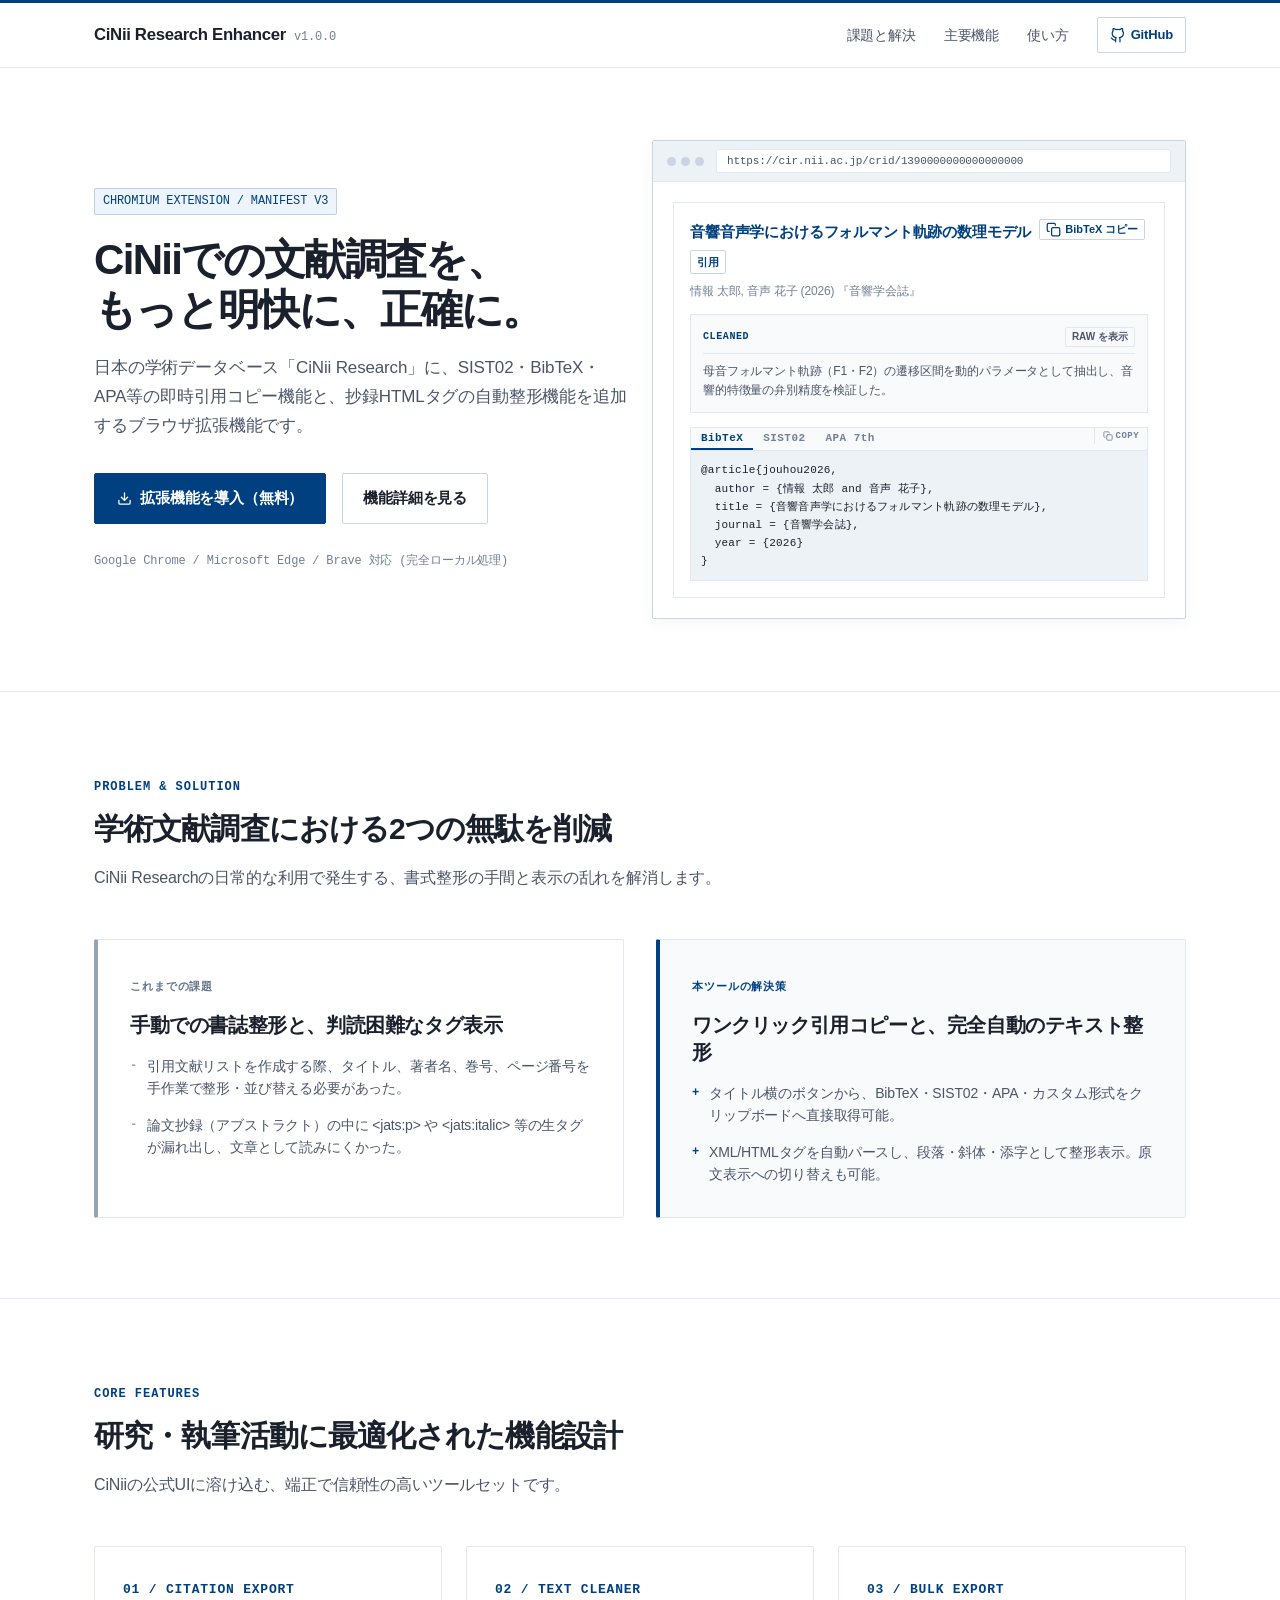
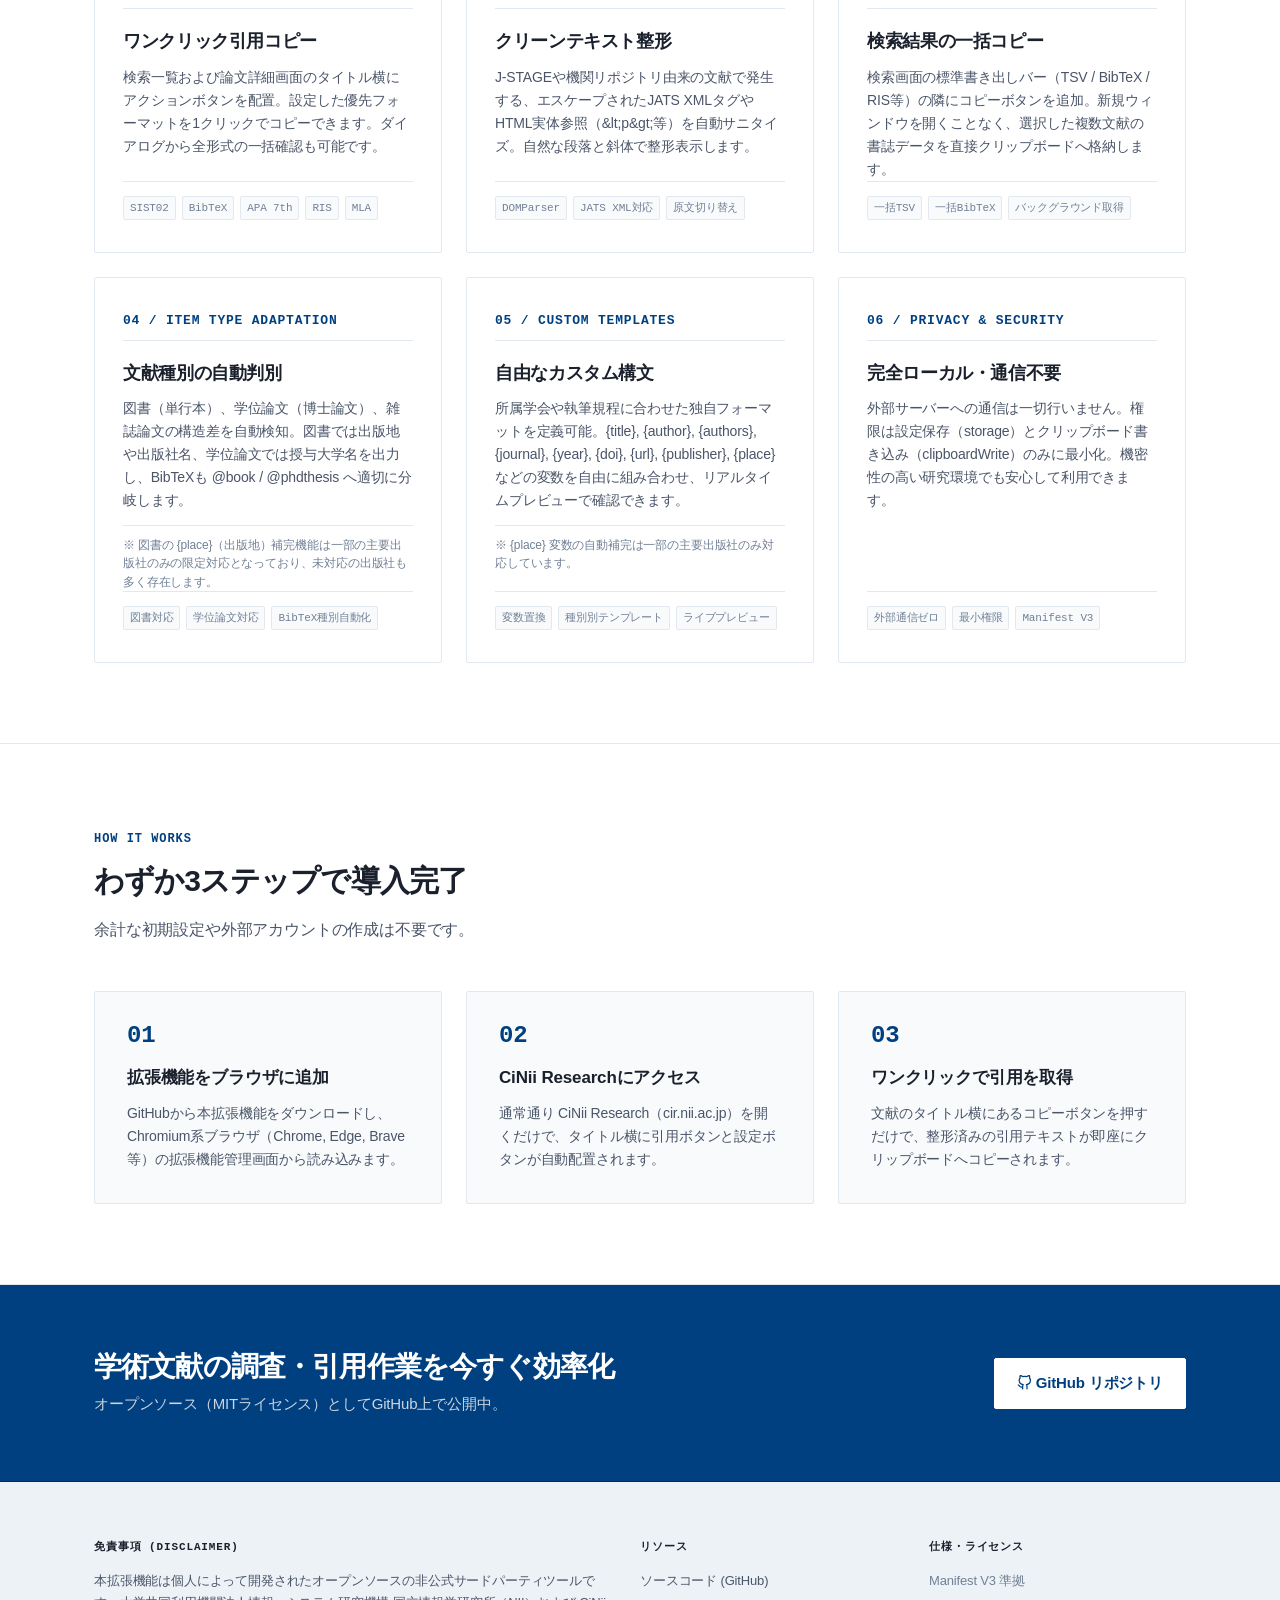
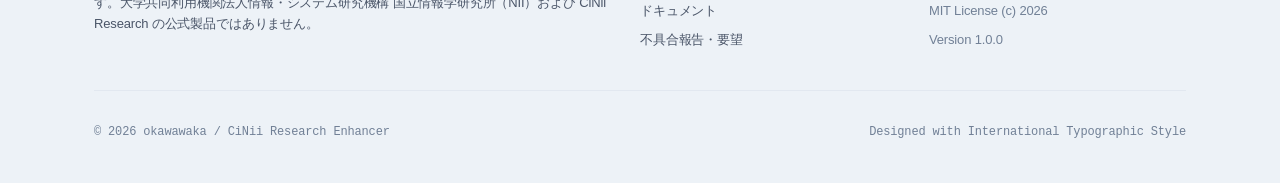
==== commit 8562fe3a: "feat: enhance hero mockup UI and refine typography/grid - Mockup abstract toggle: add is-raw CSS cla" ====
--- a/docs/index.html
+++ b/docs/index.html
@@ -29,7 +29,7 @@
 
       /* Typography */
       --font-sans: -apple-system, BlinkMacSystemFont, "Helvetica Neue", Arial, "Hiragino Sans", "Hiragino Kaku Gothic ProN", "Yu Gothic", "Noto Sans JP", sans-serif;
-      --font-mono: "SFMono-Regular", Consolas, "Liberation Mono", Menlo, Courier, monospace;
+      --font-mono: ui-monospace, "JetBrains Mono", "SF Mono", "SFMono-Regular", Menlo, Consolas, "Liberation Mono", monospace;
 
       /* Grid & Geometry */
       --container-max: 1140px;
@@ -420,6 +420,7 @@
       color: var(--c-navy);
     }
 
+    /* mockup-toggle-btn */
     .mockup-toggle-btn {
       font-size: 0.625rem;
       font-weight: 600;
@@ -429,31 +430,34 @@
       padding: 2px 6px;
       border-radius: var(--radius-sm);
       cursor: pointer;
-    }
-
-    .mockup-abstract-text {
-      font-size: 0.75rem;
-      color: var(--c-text-muted);
-      line-height: 1.6;
-    }
-
+      transition: color 0.15s ease, background-color 0.15s ease;
+    }
+
+    .mockup-toggle-btn:hover {
+      background-color: var(--c-bg-surface-alt);
+      color: var(--c-navy);
+    }
+
+    /* mockup-tabs-bar and mockup-tab */
     .mockup-tabs-bar {
       display: flex;
-      gap: 4px;
-      border-bottom: 1px solid var(--c-border);
-      margin-bottom: 10px;
+      gap: 0;
+      align-items: stretch;
+      flex: 1;
     }
 
     .mockup-tab {
       padding: 4px 10px;
       font-size: 0.6875rem;
       font-weight: 600;
+      letter-spacing: 0.04em;
       color: var(--c-text-subtle);
       background: none;
       border: none;
       border-bottom: 2px solid transparent;
       cursor: pointer;
       font-family: var(--font-mono);
+      transition: color 0.15s ease;
     }
 
     .mockup-tab.active {
@@ -471,6 +475,113 @@
       white-space: pre-wrap;
       word-break: break-all;
       min-height: 60px;
+      letter-spacing: 0.02em;
+    }
+
+    /* Abstract toggle — enhanced raw state */
+    .mockup-abstract-text.is-raw {
+      font-family: var(--font-mono);
+      font-size: 0.625rem;
+      color: var(--c-text-subtle);
+      background-color: #f1f5f9;
+      border-radius: 1px;
+      padding: 4px 6px;
+      letter-spacing: 0.01em;
+      line-height: 1.7;
+    }
+
+    .mockup-abstract-text {
+      font-size: 0.75rem;
+      color: var(--c-text-muted);
+      line-height: 1.6;
+      transition: color 0.2s ease, font-family 0.15s ease, background-color 0.2s ease;
+    }
+
+    /* Abstract bar status indicator */
+    .mockup-tag-clean {
+      font-family: var(--font-mono);
+      font-size: 0.625rem;
+      font-weight: 700;
+      letter-spacing: 0.06em;
+      text-transform: uppercase;
+      color: var(--c-navy);
+    }
+
+    .mockup-tag-clean.is-raw-label {
+      color: var(--c-text-subtle);
+    }
+
+    /* Citation code block header row (tabs + copy btn) */
+    .mockup-code-header {
+      display: flex;
+      align-items: center;
+      justify-content: space-between;
+      border-bottom: 1px solid var(--c-border);
+      margin-bottom: 0;
+      background-color: var(--c-bg-surface);
+      border: 1px solid var(--c-border);
+      border-bottom: none;
+    }
+
+    .mockup-copy-btn {
+      display: inline-flex;
+      align-items: center;
+      gap: 3px;
+      padding: 3px 8px;
+      font-family: var(--font-mono);
+      font-size: 0.5625rem;
+      font-weight: 600;
+      letter-spacing: 0.05em;
+      color: var(--c-text-subtle);
+      background: none;
+      border: none;
+      border-left: 1px solid var(--c-border);
+      cursor: pointer;
+      transition: color 0.15s ease, background-color 0.15s ease;
+      height: 100%;
+      align-self: stretch;
+    }
+
+    .mockup-copy-btn:hover {
+      color: var(--c-navy);
+      background-color: var(--c-navy-subtle);
+    }
+
+    .mockup-copy-btn.is-copied {
+      color: var(--c-green);
+    }
+
+    .mockup-copy-btn svg {
+      width: 10px;
+      height: 10px;
+      stroke: currentColor;
+      fill: none;
+      stroke-width: 2;
+      stroke-linecap: round;
+      stroke-linejoin: round;
+    }
+
+    /* --------------------------------------------------------------------------
+     * Note / Aside annotation (Feature cards 04/05)
+     * -------------------------------------------------------------------------- */
+    .note {
+      font-size: 0.75rem;
+      color: var(--c-text-subtle);
+      line-height: 1.55;
+      margin-top: 12px;
+      padding-top: 10px;
+      border-top: 1px solid var(--c-border);
+      font-style: normal;
+    }
+
+    /* Feature card: push tags to bottom */
+    .feature-tag-list {
+      display: flex;
+      flex-wrap: wrap;
+      gap: 6px;
+      padding-top: 14px;
+      border-top: 1px solid var(--c-border);
+      margin-top: auto;
     }
 
     /* --------------------------------------------------------------------------
@@ -582,6 +693,8 @@
       font-family: var(--font-mono);
       font-size: 0.8125rem;
       font-weight: 700;
+      letter-spacing: 0.06em;
+      text-transform: uppercase;
       color: var(--c-navy);
       margin-bottom: 20px;
       border-bottom: 1px solid var(--c-border);
@@ -600,17 +713,9 @@
       font-size: 0.875rem;
       color: var(--c-text-muted);
       line-height: 1.65;
-      margin-bottom: 20px;
-      flex: 1;
-    }
-
-    .feature-tag-list {
-      display: flex;
-      flex-wrap: wrap;
-      gap: 6px;
-      padding-top: 14px;
-      border-top: 1px solid var(--c-border);
-    }
+    }
+
+    /* feature-tag-list defined above with margin-top: auto */
 
     .feature-tag {
       font-family: var(--font-mono);
@@ -900,19 +1005,24 @@
                 
                 <div class="mockup-abstract-box">
                   <div class="mockup-abstract-bar">
-                    <span class="mockup-tag-clean">HTMLタグ整形済み</span>
-                    <button type="button" class="mockup-toggle-btn" id="demoToggleTag">原文を表示</button>
+                    <span class="mockup-tag-clean" id="demoAbstractLabel">CLEANED</span>
+                    <button type="button" class="mockup-toggle-btn" id="demoToggleTag">RAW を表示</button>
                   </div>
                   <div class="mockup-abstract-text" id="demoAbstractText">
                     母音フォルマント軌跡（F1・F2）の遷移区間を動的パラメータとして抽出し、音響的特徴量の弁別精度を検証した。
                   </div>
                 </div>
 
-                <div class="mockup-tabs-bar">
-                  <button type="button" class="mockup-tab active" data-fmt="bibtex">BibTeX</button>
-                  <button type="button" class="mockup-tab" data-fmt="sist02">SIST02</button>
-                  <button type="button" class="mockup-tab" data-fmt="apa">APA 7th</button>
-                  <button type="button" class="mockup-tab" data-fmt="custom">カスタム</button>
+                <div class="mockup-code-header">
+                  <div class="mockup-tabs-bar">
+                    <button type="button" class="mockup-tab active" data-fmt="bibtex">BibTeX</button>
+                    <button type="button" class="mockup-tab" data-fmt="sist02">SIST02</button>
+                    <button type="button" class="mockup-tab" data-fmt="apa">APA 7th</button>
+                  </div>
+                  <button type="button" class="mockup-copy-btn" id="demoInlineCopy" aria-label="コピー">
+                    <svg viewBox="0 0 24 24"><rect x="9" y="9" width="13" height="13" rx="2" ry="2"/><path d="M5 15H4a2 2 0 0 1-2-2V4a2 2 0 0 1 2-2h9a2 2 0 0 1 2 2v1"/></svg>
+                    <span id="demoInlineCopyLabel">COPY</span>
+                  </button>
                 </div>
                 <div class="mockup-preview-code" id="demoCodePreview">@article{jouhou2026,
   author = {情報 太郎 and 音声 花子},
@@ -1031,8 +1141,9 @@
             <div class="feature-number">04 / ITEM TYPE ADAPTATION</div>
             <h3 class="feature-card-title">文献種別の自動判別</h3>
             <p class="feature-card-desc">
-              図書（単行本）、学位論文（博士論文）、雑誌論文の構造差を自動検知。図書では出版地や出版社名、学位論文では授与大学名を出力し、BibTeXも @book / @phdthesis へ適切に分岐します。<br><span style="font-size: 0.85em; opacity: 0.85;">※ 図書の {place}（出版地）補完機能は一部の主要出版社のみの限定対応となっており、未対応の出版社も多く存在します。</span>
+              図書（単行本）、学位論文（博士論文）、雑誌論文の構造差を自動検知。図書では出版地や出版社名、学位論文では授与大学名を出力し、BibTeXも @book / @phdthesis へ適切に分岐します。
             </p>
+            <aside class="note">※ 図書の {place}（出版地）補完機能は一部の主要出版社のみの限定対応となっており、未対応の出版社も多く存在します。</aside>
             <div class="feature-tag-list">
               <span class="feature-tag">図書対応</span>
               <span class="feature-tag">学位論文対応</span>
@@ -1045,8 +1156,9 @@
             <div class="feature-number">05 / CUSTOM TEMPLATES</div>
             <h3 class="feature-card-title">自由なカスタム構文</h3>
             <p class="feature-card-desc">
-              所属学会や執筆規程に合わせた独自フォーマットを定義可能。{title}, {author}, {authors}, {journal}, {year}, {doi}, {url}, {publisher}, {place} などの変数を自由に組み合わせ、リアルタイムプレビューで確認できます。<br><span style="font-size: 0.85em; opacity: 0.85;">※ {place} 変数の自動補完は一部の主要出版社のみ対応しています。</span>
+              所属学会や執筆規程に合わせた独自フォーマットを定義可能。{title}, {author}, {authors}, {journal}, {year}, {doi}, {url}, {publisher}, {place} などの変数を自由に組み合わせ、リアルタイムプレビューで確認できます。
             </p>
+            <aside class="note">※ {place} 変数の自動補完は一部の主要出版社のみ対応しています。</aside>
             <div class="feature-tag-list">
               <span class="feature-tag">変数置換</span>
               <span class="feature-tag">種別別テンプレート</span>
@@ -1171,33 +1283,30 @@
     (() => {
       'use strict';
 
-      // Demo Citation Data
+      // Demo Citation Data (仕様書指定の表示例)
       const DEMO_CITATIONS = {
-        bibtex: `@article{jouhou2026,
-  author = {情報 太郎 and 音声 花子},
-  title = {音響音声学におけるフォルマント軌跡の数理モデル},
-  journal = {音響学会誌},
-  year = {2026}
-}`,
-        sist02: `情報 太郎, 音声 花子. 音響音声学におけるフォルマント軌跡の数理モデル. 音響学会誌. 2026, 82(4), pp. 210-218.`,
-        apa: `Jouhou, T., & Onsei, H. (2026). Mathematical models of formant trajectories in acoustic phonetics. Journal of the Acoustical Society, 82(4), 210-218.`,
-        custom: `情報 太郎・音声 花子 (2026)「音響音声学におけるフォルマント軌跡の数理モデル」『音響学会誌』82(4), pp.210-218.`
+        bibtex: `@article{jouhou2026,\n  author = {情報 太郎 and 音声 花子},\n  title = {音響音声学におけるフォルマント軌跡の数理モデル},\n  journal = {音響学会誌},\n  year = {2026}\n}`,
+        sist02: `情報 太郎, 音声 花子. 音響音声学におけるフォルマント軌跡の数理モデル. 音響学会誌. 2026.`,
+        apa: `情報 太郎, & 音声 花子. (2026). 音響音声学におけるフォルマント軌跡の数理モデル. 音響学会誌.`
       };
 
-      const codeEl = document.getElementById('demoCodePreview');
-      const tabs = document.querySelectorAll('.mockup-tab');
-      const quickBtn = document.getElementById('demoQuickCopy');
-      const btnLabel = document.getElementById('demoBtnLabel');
+      const codeEl       = document.getElementById('demoCodePreview');
+      const tabs         = document.querySelectorAll('.mockup-tab');
+      const quickBtn     = document.getElementById('demoQuickCopy');
+      const btnLabel     = document.getElementById('demoBtnLabel');
       const toggleTagBtn = document.getElementById('demoToggleTag');
       const abstractText = document.getElementById('demoAbstractText');
+      const abstractLabel = document.getElementById('demoAbstractLabel');
+      const inlineCopyBtn = document.getElementById('demoInlineCopy');
+      const inlineCopyLabel = document.getElementById('demoInlineCopyLabel');
 
       let currentFormat = 'bibtex';
       let isTagClean = true;
 
-      const RAW_ABSTRACT = `&lt;jats:p&gt;母音フォルマント軌跡（&lt;jats:italic&gt;F&lt;/jats:italic&gt;&lt;jats:sub&gt;1&lt;/jats:sub&gt;・&lt;jats:italic&gt;F&lt;/jats:italic&gt;&lt;jats:sub&gt;2&lt;/jats:sub&gt;）の遷移区間を動的パラメータとして抽出し、音響的特徴量の弁別精度を検証した。&lt;/jats:p&gt;`;
+      const RAW_ABSTRACT = `<jats:p>母音フォルマント軌跡（<jats:italic>F</jats:italic><jats:sub>1</jats:sub>・<jats:italic>F</jats:italic><jats:sub>2</jats:sub>）の遷移区間を動的パラメータとして抽出し、音響的特徴量の弁別精度を検証した。</jats:p>`;
       const CLEAN_ABSTRACT = `母音フォルマント軌跡（F1・F2）の遷移区間を動的パラメータとして抽出し、音響的特徴量の弁別精度を検証した。`;
 
-      // Tab switching
+      // ── Tab switching (citation format) ──────────────────────────────────
       tabs.forEach((tab) => {
         tab.addEventListener('click', () => {
           tabs.forEach((t) => t.classList.remove('active'));
@@ -1205,50 +1314,76 @@
 
           const fmt = tab.getAttribute('data-fmt');
           currentFormat = fmt;
-          if (DEMO_CITATIONS[fmt]) {
+          if (DEMO_CITATIONS[fmt] !== undefined) {
             codeEl.textContent = DEMO_CITATIONS[fmt];
           }
 
           const labelMap = {
             bibtex: 'BibTeX コピー',
             sist02: 'SIST02 コピー',
-            apa: 'APA コピー',
-            custom: 'カスタム コピー'
+            apa:    'APA コピー'
           };
-          btnLabel.textContent = labelMap[fmt] || '引用コピー';
+          if (btnLabel) btnLabel.textContent = labelMap[fmt] || '引用コピー';
+          // Reset inline copy label on tab change
+          if (inlineCopyLabel) inlineCopyLabel.textContent = 'COPY';
+          if (inlineCopyBtn) inlineCopyBtn.classList.remove('is-copied');
         });
       });
 
-      // Quick Copy simulation
-      quickBtn.addEventListener('click', async () => {
+      // ── Helper: clipboard copy with feedback ─────────────────────────────
+      async function copyWithFeedback(btn, labelEl, originalLabel, successLabel) {
         const textToCopy = DEMO_CITATIONS[currentFormat] || '';
         try {
           if (navigator.clipboard && navigator.clipboard.writeText) {
             await navigator.clipboard.writeText(textToCopy);
           }
         } catch (_) {}
-
-        const originalText = btnLabel.textContent;
-        quickBtn.classList.add('is-copied');
-        btnLabel.textContent = 'コピー完了';
-
+        btn.classList.add('is-copied');
+        if (labelEl) labelEl.textContent = successLabel;
         setTimeout(() => {
-          quickBtn.classList.remove('is-copied');
-          btnLabel.textContent = originalText;
+          btn.classList.remove('is-copied');
+          if (labelEl) labelEl.textContent = originalLabel;
         }, 1500);
-      });
-
-      // Toggle raw HTML tag demo
-      toggleTagBtn.addEventListener('click', () => {
-        isTagClean = !isTagClean;
-        if (isTagClean) {
-          abstractText.textContent = CLEAN_ABSTRACT;
-          toggleTagBtn.textContent = '原文を表示';
-        } else {
-          abstractText.textContent = RAW_ABSTRACT;
-          toggleTagBtn.textContent = '整形表示に戻す';
-        }
-      });
+      }
+
+      // ── Quick Copy (title row button) ─────────────────────────────────────
+      if (quickBtn) {
+        quickBtn.addEventListener('click', () => {
+          const originalText = btnLabel ? btnLabel.textContent : 'BibTeX コピー';
+          copyWithFeedback(quickBtn, btnLabel, originalText, 'コピー完了');
+        });
+      }
+
+      // ── Inline Copy (code block corner button) ────────────────────────────
+      if (inlineCopyBtn) {
+        inlineCopyBtn.addEventListener('click', () => {
+          copyWithFeedback(inlineCopyBtn, inlineCopyLabel, 'COPY', 'DONE');
+        });
+      }
+
+      // ── Toggle Raw / Cleaned abstract ─────────────────────────────────────
+      if (toggleTagBtn && abstractText) {
+        toggleTagBtn.addEventListener('click', () => {
+          isTagClean = !isTagClean;
+          if (isTagClean) {
+            abstractText.textContent = CLEAN_ABSTRACT;
+            abstractText.classList.remove('is-raw');
+            if (abstractLabel) {
+              abstractLabel.textContent = 'CLEANED';
+              abstractLabel.classList.remove('is-raw-label');
+            }
+            toggleTagBtn.textContent = 'RAW を表示';
+          } else {
+            abstractText.textContent = RAW_ABSTRACT;
+            abstractText.classList.add('is-raw');
+            if (abstractLabel) {
+              abstractLabel.textContent = 'RAW / JATS';
+              abstractLabel.classList.add('is-raw-label');
+            }
+            toggleTagBtn.textContent = '整形表示に戻す';
+          }
+        });
+      }
     })();
   </script>
 </body>
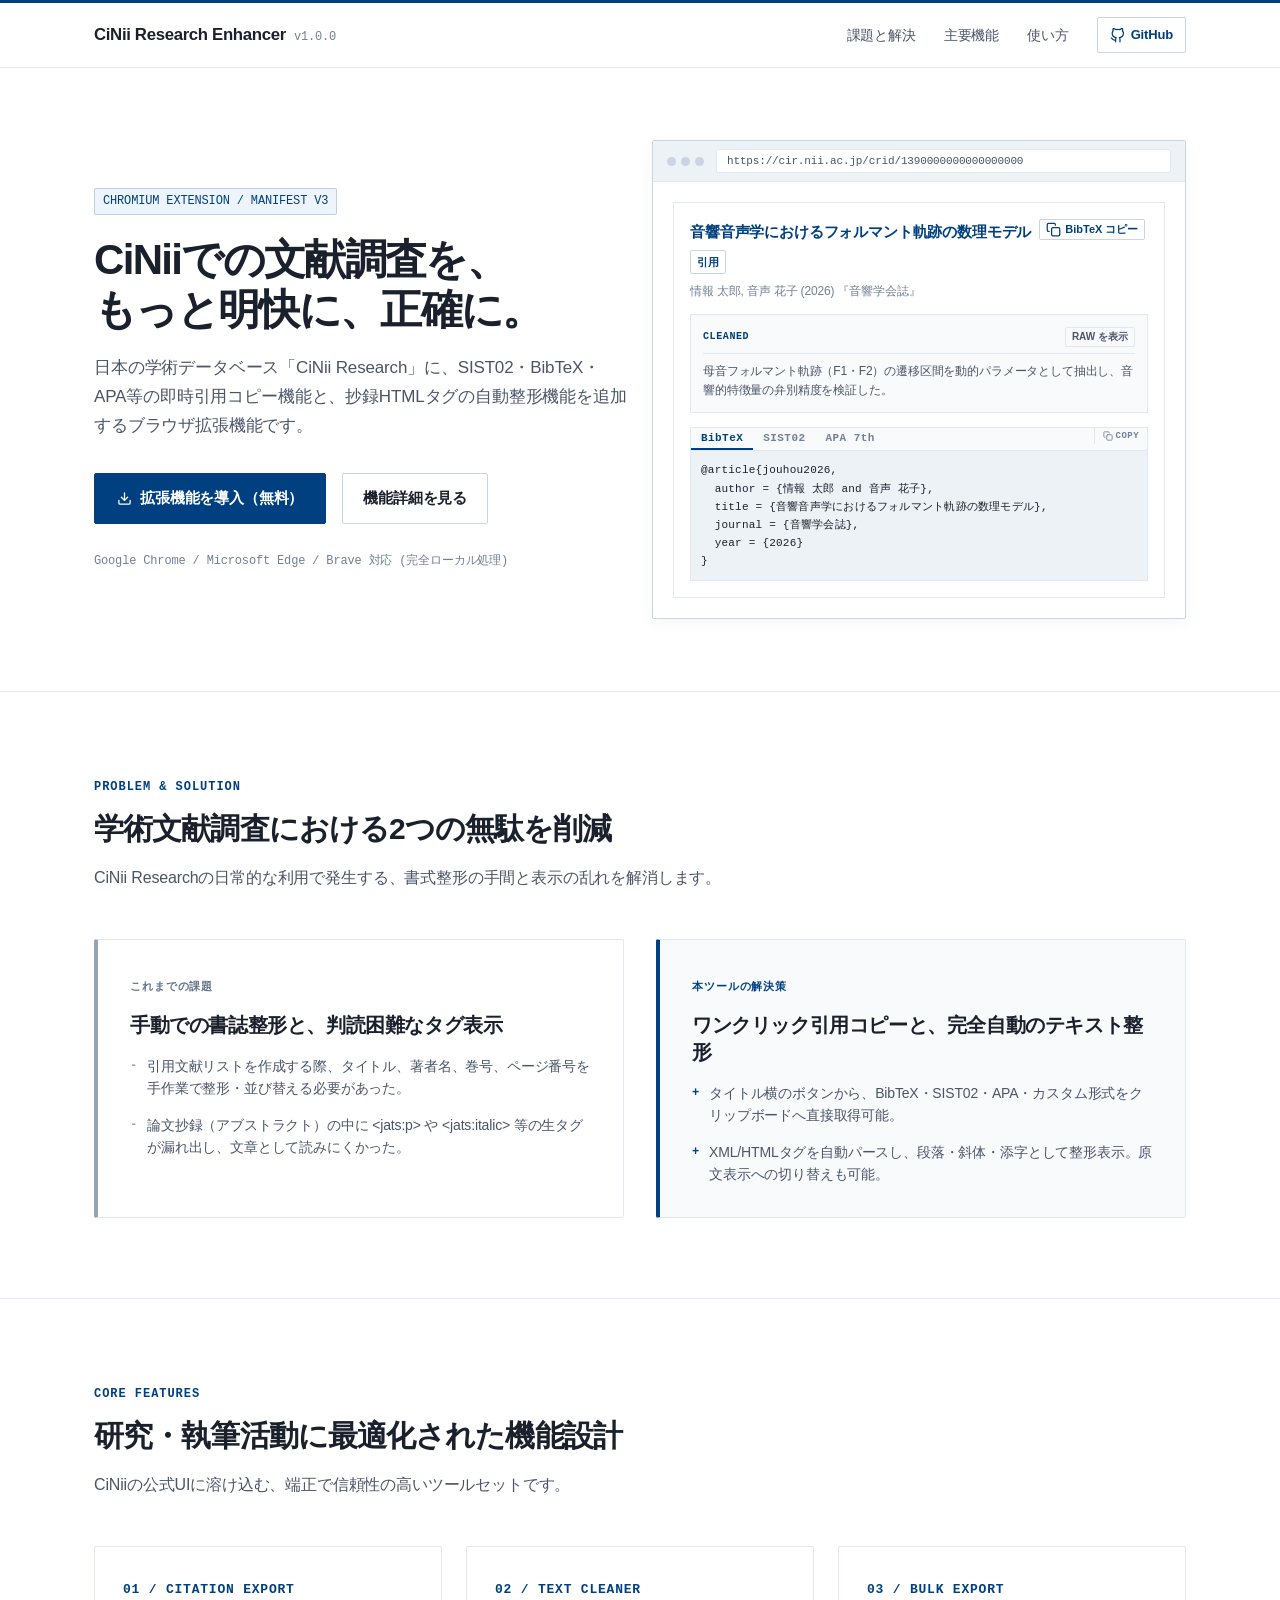
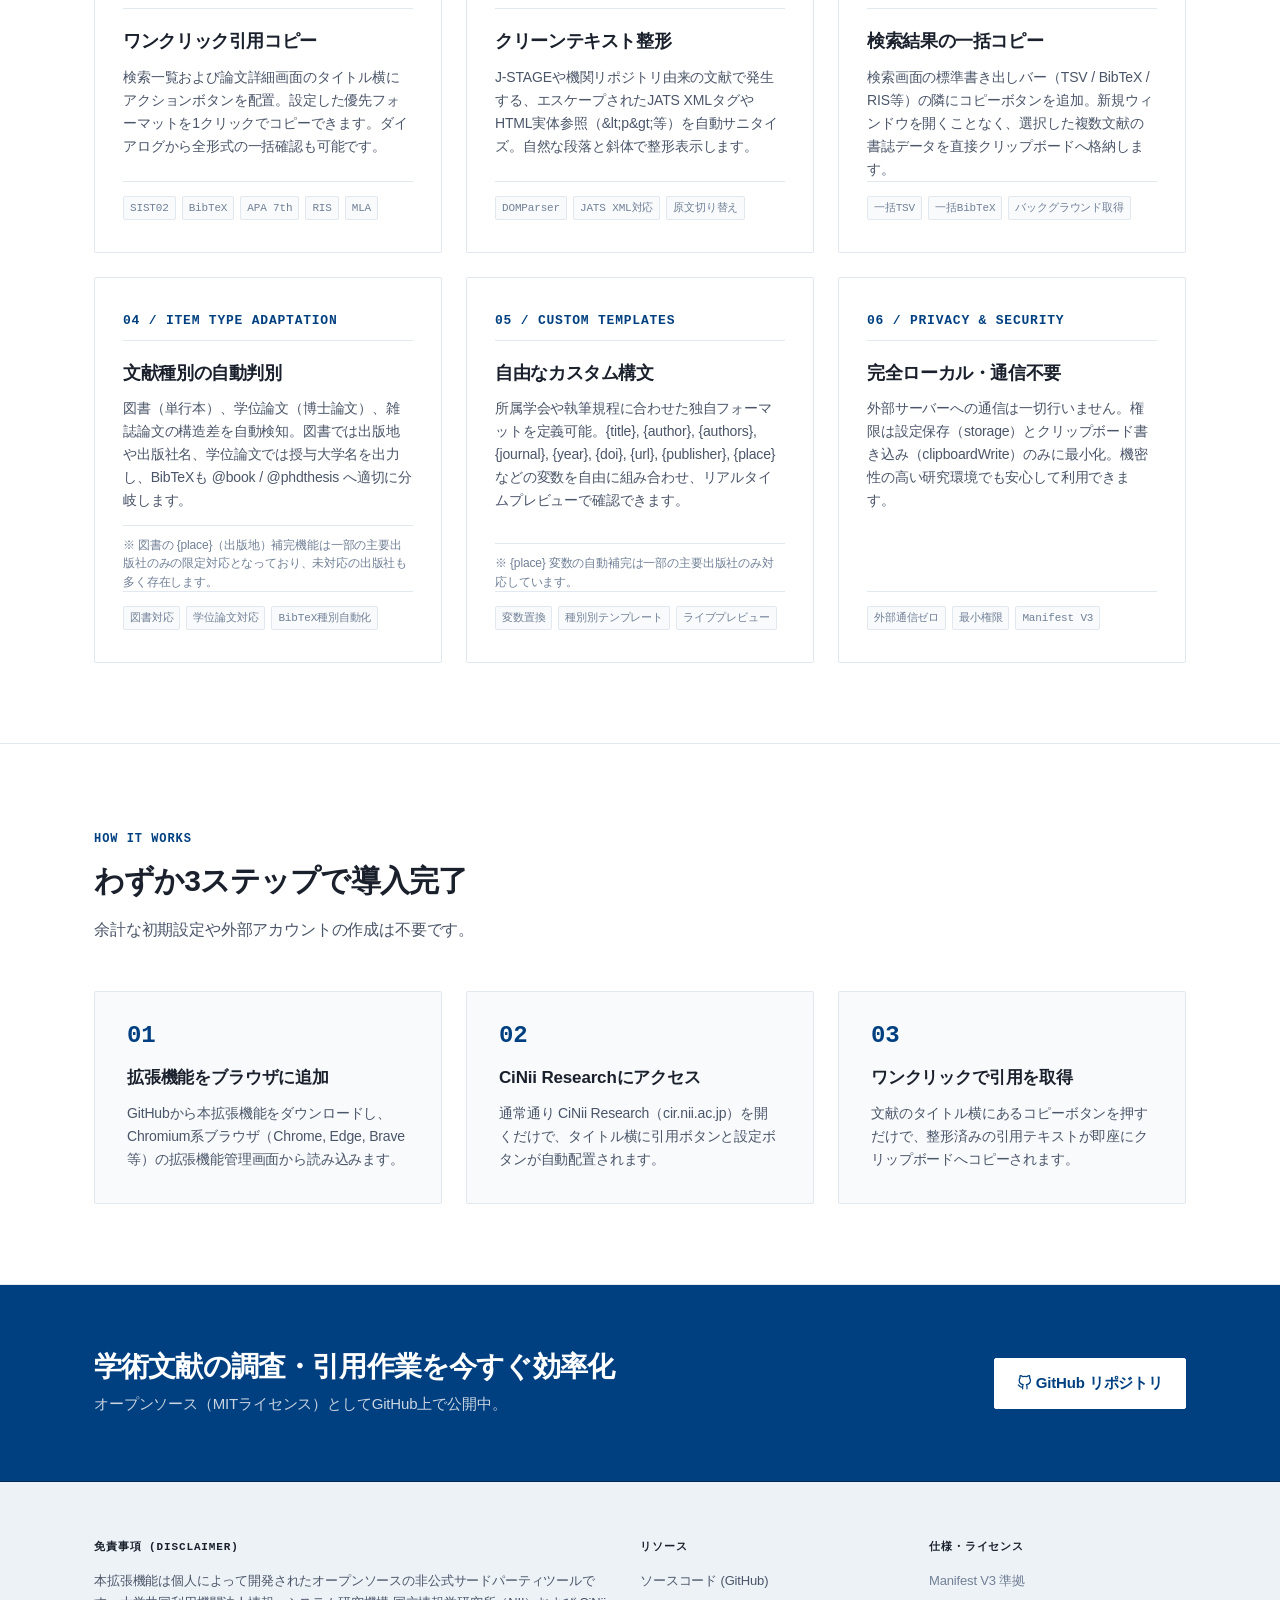
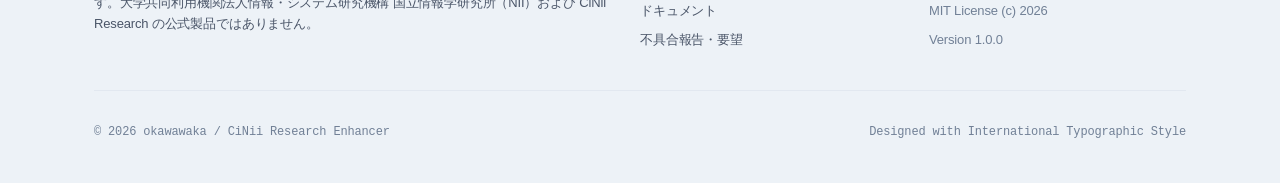
==== commit f18161a5: "fix: review pass — CSS order, flex layout, border shorthand cleanup - Move .mockup-abstract-text bas" ====
--- a/docs/index.html
+++ b/docs/index.html
@@ -478,6 +478,14 @@
       letter-spacing: 0.02em;
     }
 
+    /* Abstract bar base state */
+    .mockup-abstract-text {
+      font-size: 0.75rem;
+      color: var(--c-text-muted);
+      line-height: 1.6;
+      transition: color 0.2s ease, background-color 0.2s ease, padding 0.15s ease;
+    }
+
     /* Abstract toggle — enhanced raw state */
     .mockup-abstract-text.is-raw {
       font-family: var(--font-mono);
@@ -490,13 +498,6 @@
       line-height: 1.7;
     }
 
-    .mockup-abstract-text {
-      font-size: 0.75rem;
-      color: var(--c-text-muted);
-      line-height: 1.6;
-      transition: color 0.2s ease, font-family 0.15s ease, background-color 0.2s ease;
-    }
-
     /* Abstract bar status indicator */
     .mockup-tag-clean {
       font-family: var(--font-mono);
@@ -516,8 +517,6 @@
       display: flex;
       align-items: center;
       justify-content: space-between;
-      border-bottom: 1px solid var(--c-border);
-      margin-bottom: 0;
       background-color: var(--c-bg-surface);
       border: 1px solid var(--c-border);
       border-bottom: none;
@@ -572,6 +571,7 @@
       padding-top: 10px;
       border-top: 1px solid var(--c-border);
       font-style: normal;
+      flex-shrink: 0;
     }
 
     /* Feature card: push tags to bottom */
@@ -713,6 +713,7 @@
       font-size: 0.875rem;
       color: var(--c-text-muted);
       line-height: 1.65;
+      flex: 1;
     }
 
     /* feature-tag-list defined above with margin-top: auto */
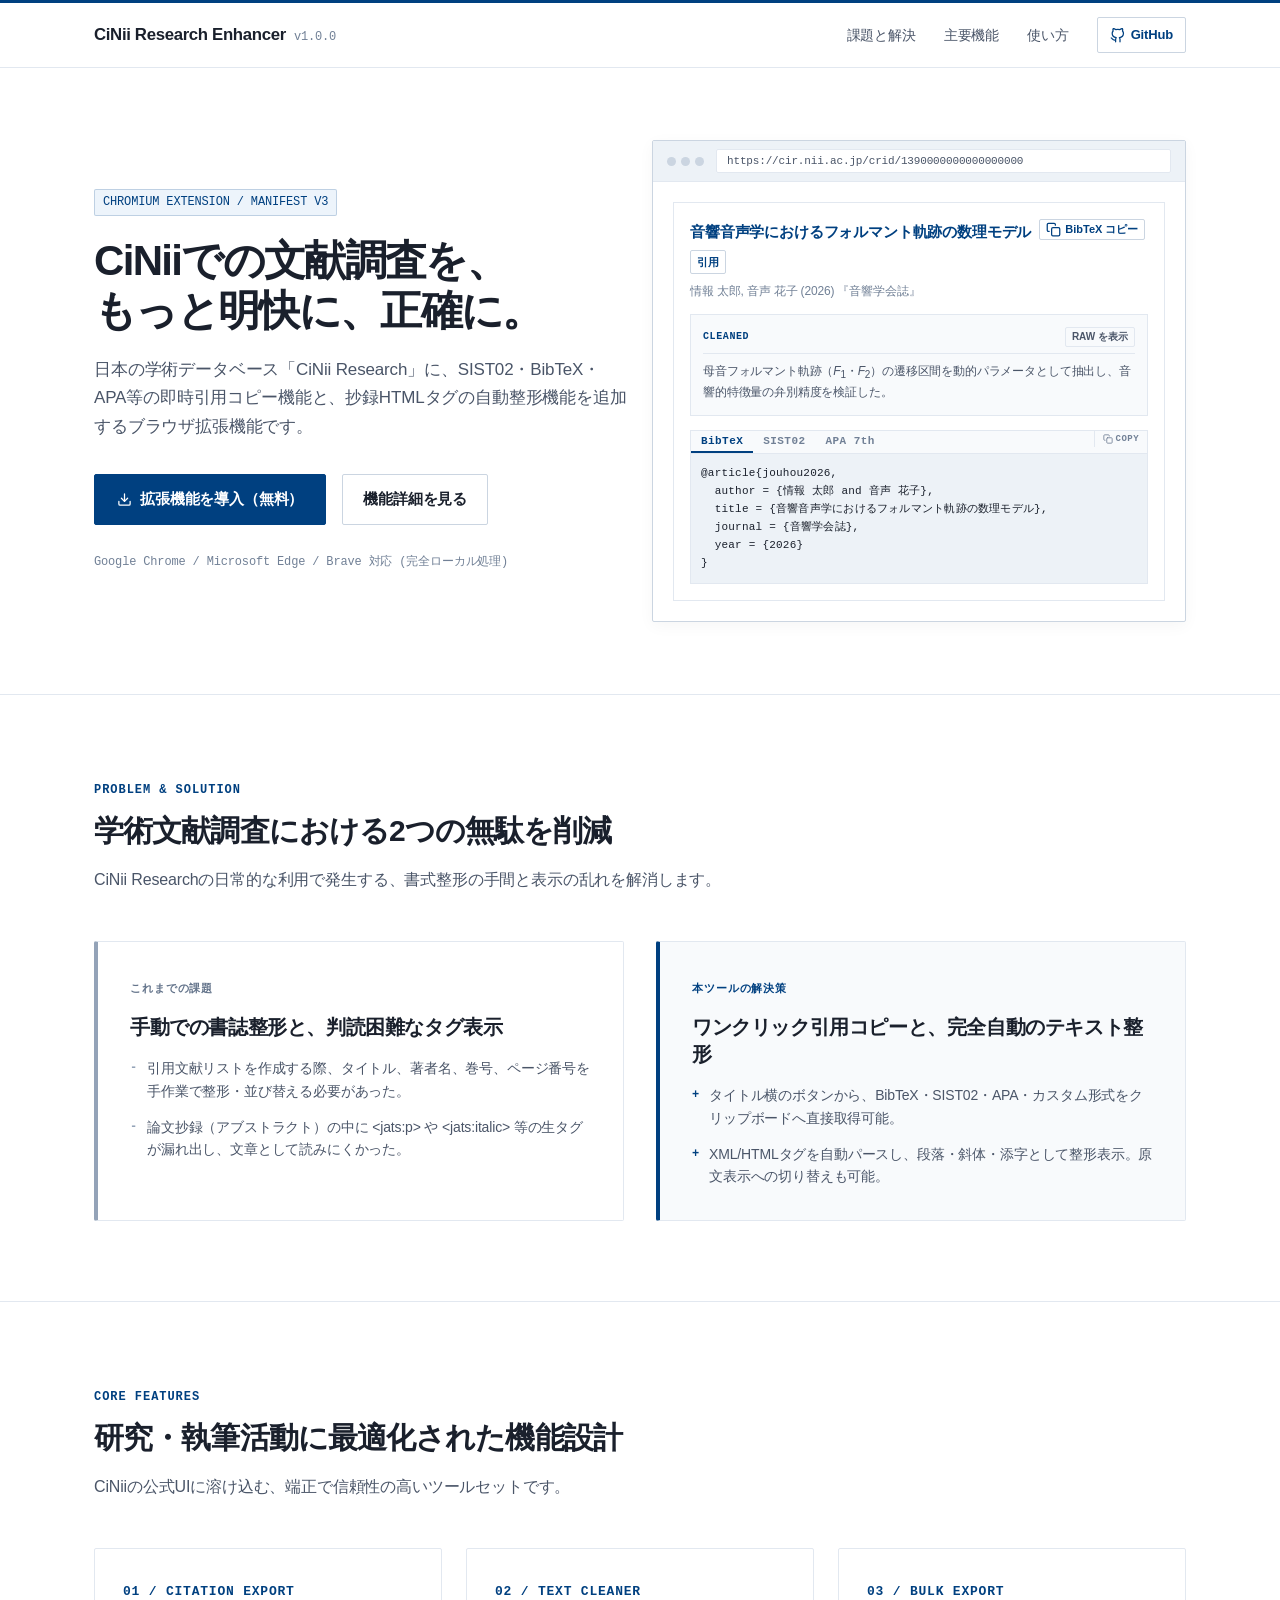
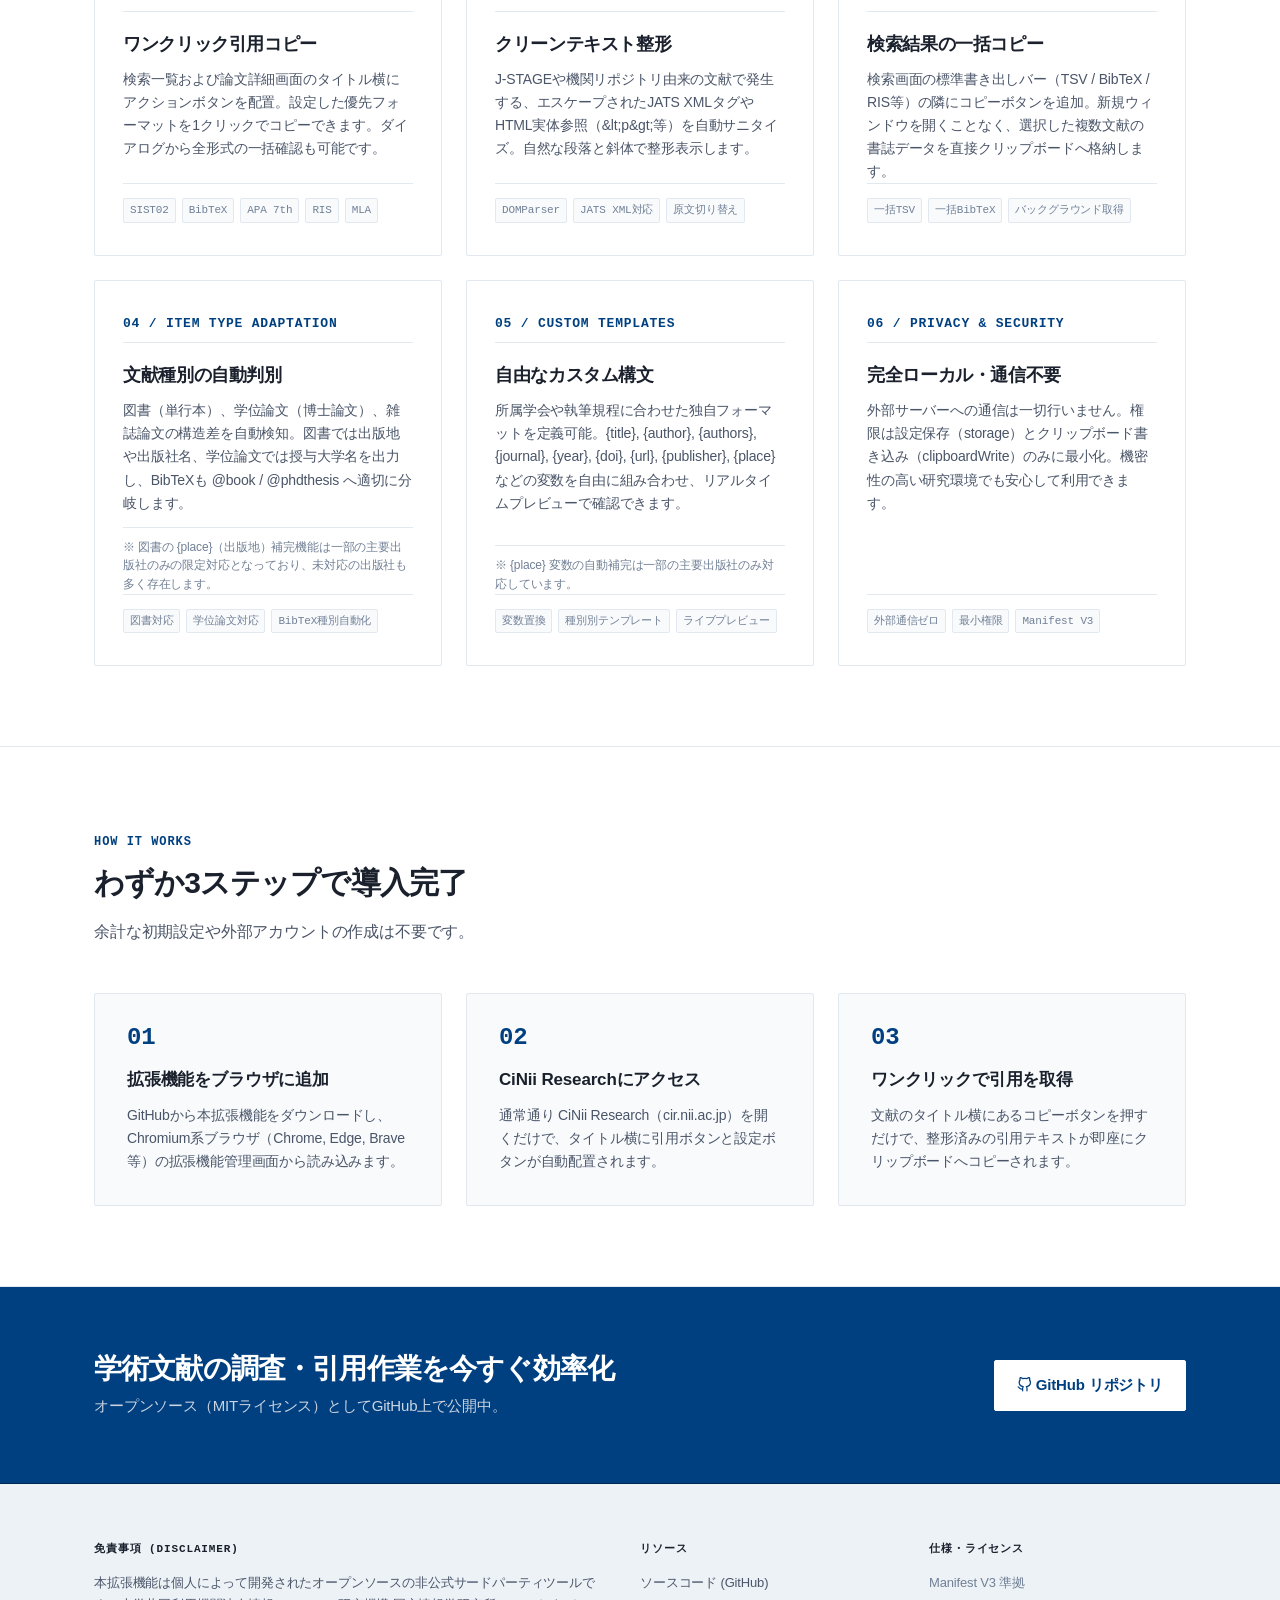
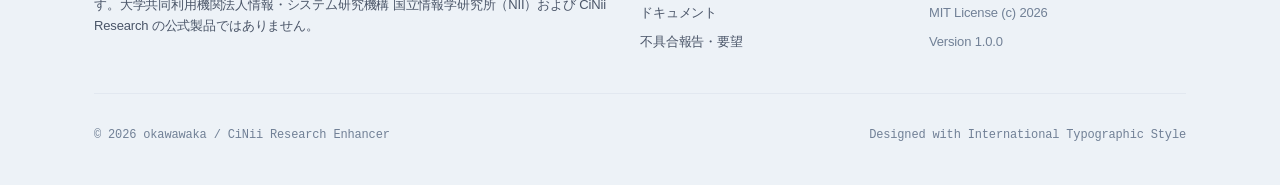
==== commit 0f2747d4: "fix: correct abstract toggle to match spec — Cleaned renders em/sub, Raw shows escaped JATS tags Per" ====
--- a/docs/index.html
+++ b/docs/index.html
@@ -1009,9 +1009,8 @@
                     <span class="mockup-tag-clean" id="demoAbstractLabel">CLEANED</span>
                     <button type="button" class="mockup-toggle-btn" id="demoToggleTag">RAW を表示</button>
                   </div>
-                  <div class="mockup-abstract-text" id="demoAbstractText">
-                    母音フォルマント軌跡（F1・F2）の遷移区間を動的パラメータとして抽出し、音響的特徴量の弁別精度を検証した。
-                  </div>
+                  <div class="mockup-abstract-text" id="demoAbstractText">母音フォルマント軌跡（<em>F</em><sub>1</sub>・<em>F</em><sub>2</sub>）の遷移区間を動的パラメータとして抽出し、音響的特徴量の弁別精度を検証した。</div>
+
                 </div>
 
                 <div class="mockup-code-header">
@@ -1304,8 +1303,11 @@
       let currentFormat = 'bibtex';
       let isTagClean = true;
 
-      const RAW_ABSTRACT = `<jats:p>母音フォルマント軌跡（<jats:italic>F</jats:italic><jats:sub>1</jats:sub>・<jats:italic>F</jats:italic><jats:sub>2</jats:sub>）の遷移区間を動的パラメータとして抽出し、音響的特徴量の弁別精度を検証した。</jats:p>`;
-      const CLEAN_ABSTRACT = `母音フォルマント軌跡（F1・F2）の遷移区間を動的パラメータとして抽出し、音響的特徴量の弁別精度を検証した。`;
+      // RAW: エスケープ済みJATSタグ文字列（生タグが見えるコード風表示）
+      const RAW_ABSTRACT = `&lt;jats:p&gt;母音フォルマント軌跡（&lt;jats:italic&gt;F&lt;/jats:italic&gt;&lt;jats:sub&gt;1&lt;/jats:sub&gt;・&lt;jats:italic&gt;F&lt;/jats:italic&gt;&lt;jats:sub&gt;2&lt;/jats:sub&gt;）の遷移区間を動的パラメータとして抽出し、音響的特徴量の弁別精度を検証した。&lt;/jats:p&gt;`;
+      // CLEAN: タグをパースしてイタリック・添字として整形済みのHTML
+      const CLEAN_ABSTRACT = `母音フォルマント軌跡（<em>F</em><sub>1</sub>・<em>F</em><sub>2</sub>）の遷移区間を動的パラメータとして抽出し、音響的特徴量の弁別精度を検証した。`;
+
 
       // ── Tab switching (citation format) ──────────────────────────────────
       tabs.forEach((tab) => {
@@ -1367,7 +1369,8 @@
         toggleTagBtn.addEventListener('click', () => {
           isTagClean = !isTagClean;
           if (isTagClean) {
-            abstractText.textContent = CLEAN_ABSTRACT;
+            // Cleaned: em/sub タグをレンダリング
+            abstractText.innerHTML = CLEAN_ABSTRACT;
             abstractText.classList.remove('is-raw');
             if (abstractLabel) {
               abstractLabel.textContent = 'CLEANED';
@@ -1375,7 +1378,8 @@
             }
             toggleTagBtn.textContent = 'RAW を表示';
           } else {
-            abstractText.textContent = RAW_ABSTRACT;
+            // Raw: エスケープ済みJATSタグを文字として表示
+            abstractText.innerHTML = RAW_ABSTRACT;
             abstractText.classList.add('is-raw');
             if (abstractLabel) {
               abstractLabel.textContent = 'RAW / JATS';
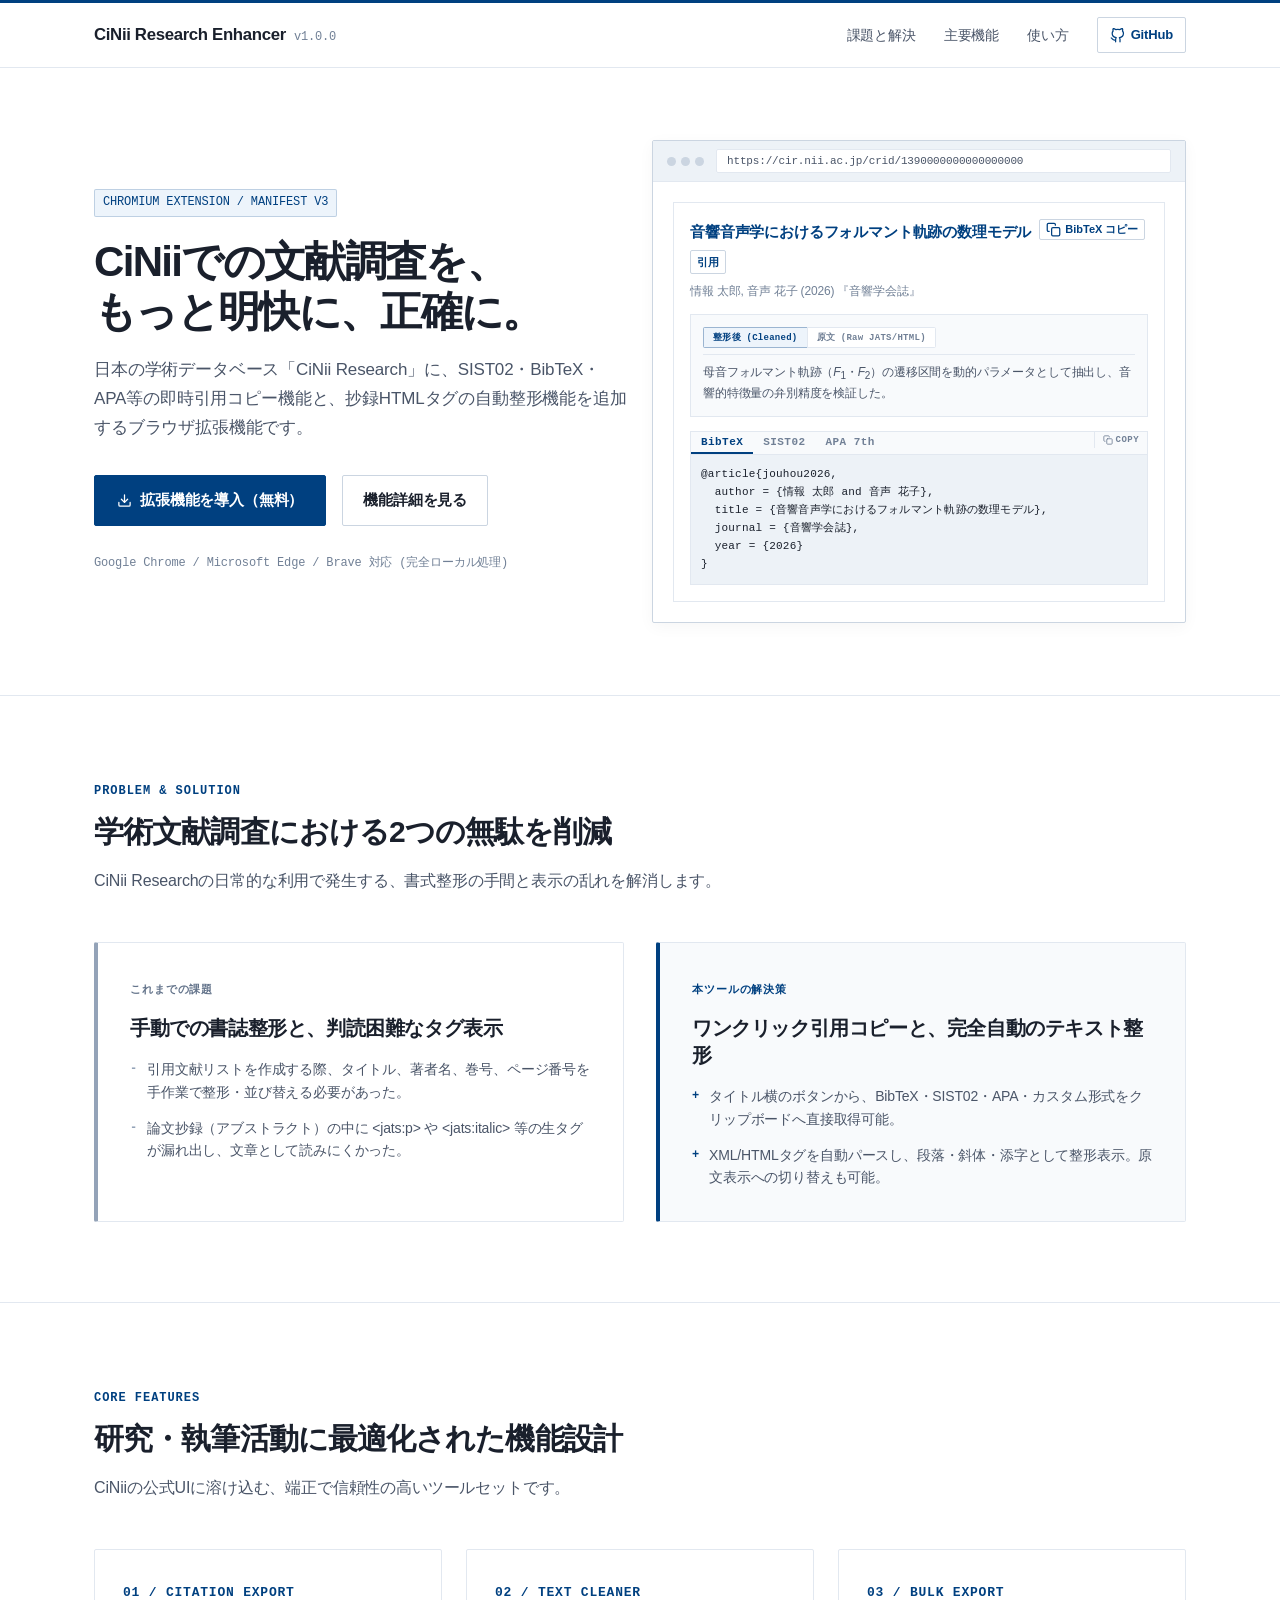
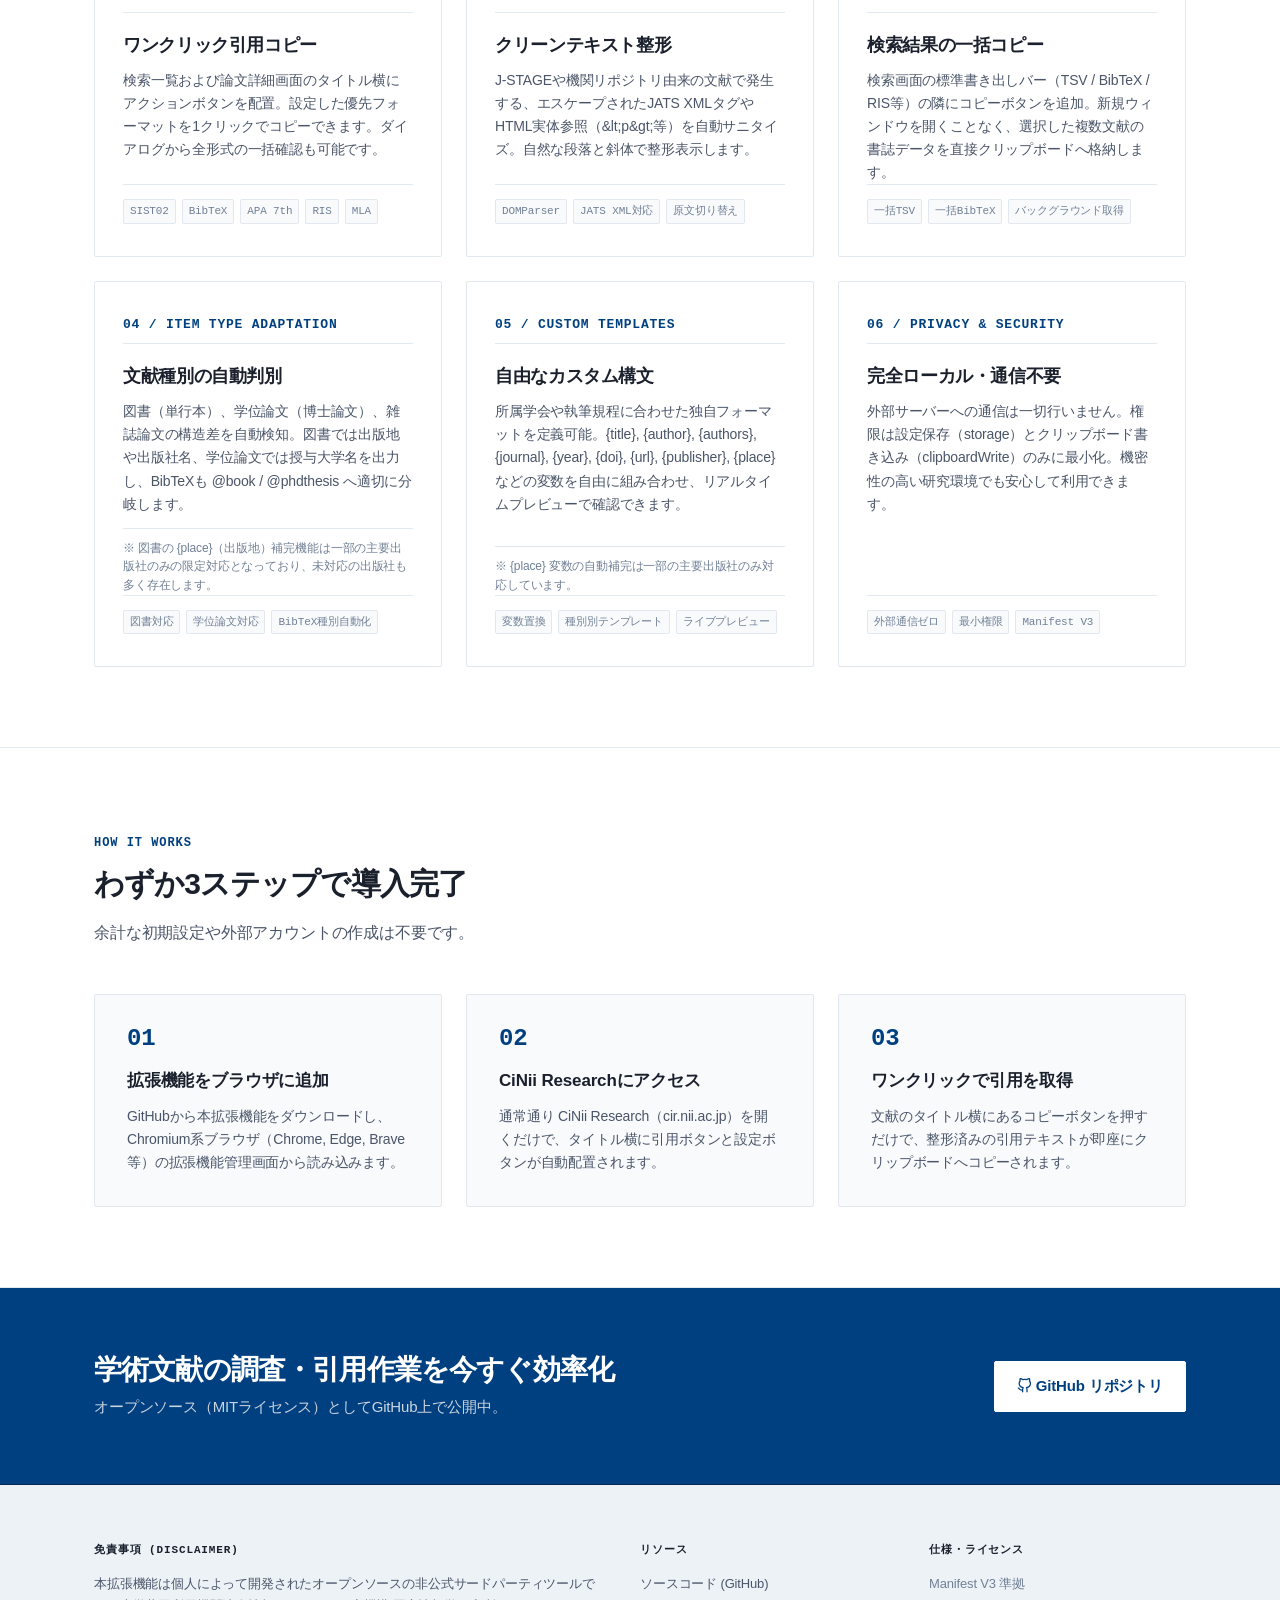
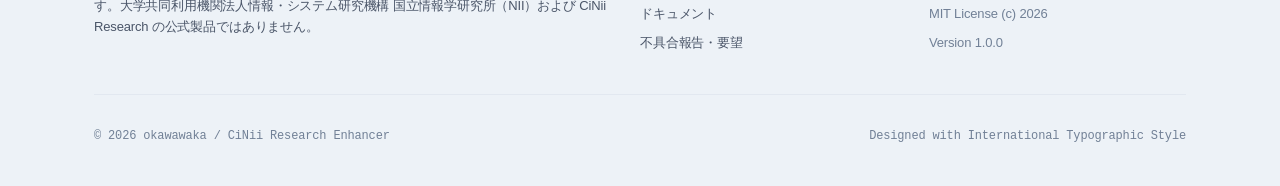
==== commit f4f86d4b: "fix: preserve title typography, link structure, and citation buttons when cleaning title XML tags" ====
--- a/docs/index.html
+++ b/docs/index.html
@@ -420,25 +420,46 @@
       color: var(--c-navy);
     }
 
-    /* mockup-toggle-btn */
-    .mockup-toggle-btn {
-      font-size: 0.625rem;
+    /* Abstract toggle tabs: 整形後 (Cleaned) / 原文 (Raw JATS/HTML) */
+    .mockup-abstract-tabs {
+      display: flex;
+      overflow: hidden;
+      border-radius: var(--radius-sm);
+    }
+
+    .mockup-abstract-tab {
+      padding: 3px 9px;
+      font-family: var(--font-mono);
+      font-size: 0.5625rem;
       font-weight: 600;
-      color: var(--c-text-muted);
-      background: none;
+      letter-spacing: 0.03em;
+      color: var(--c-text-subtle);
+      background-color: #ffffff;
       border: 1px solid var(--c-border);
-      padding: 2px 6px;
-      border-radius: var(--radius-sm);
+      border-right: none;
       cursor: pointer;
-      transition: color 0.15s ease, background-color 0.15s ease;
-    }
-
-    .mockup-toggle-btn:hover {
+      white-space: nowrap;
+      transition: color 0.15s ease, background-color 0.15s ease, border-color 0.15s ease;
+      user-select: none;
+    }
+
+    .mockup-abstract-tab:last-child {
+      border-right: 1px solid var(--c-border);
+    }
+
+    .mockup-abstract-tab.active {
+      color: var(--c-navy);
+      background-color: var(--c-navy-subtle);
+      border-color: rgba(0, 64, 128, 0.35);
+    }
+
+    .mockup-abstract-tab.is-raw-active {
+      color: var(--c-text-subtle);
       background-color: var(--c-bg-surface-alt);
-      color: var(--c-navy);
-    }
-
-    /* mockup-tabs-bar and mockup-tab */
+      border-color: var(--c-border-strong);
+    }
+
+
     .mockup-tabs-bar {
       display: flex;
       gap: 0;
@@ -498,19 +519,6 @@
       line-height: 1.7;
     }
 
-    /* Abstract bar status indicator */
-    .mockup-tag-clean {
-      font-family: var(--font-mono);
-      font-size: 0.625rem;
-      font-weight: 700;
-      letter-spacing: 0.06em;
-      text-transform: uppercase;
-      color: var(--c-navy);
-    }
-
-    .mockup-tag-clean.is-raw-label {
-      color: var(--c-text-subtle);
-    }
 
     /* Citation code block header row (tabs + copy btn) */
     .mockup-code-header {
@@ -1006,12 +1014,14 @@
                 
                 <div class="mockup-abstract-box">
                   <div class="mockup-abstract-bar">
-                    <span class="mockup-tag-clean" id="demoAbstractLabel">CLEANED</span>
-                    <button type="button" class="mockup-toggle-btn" id="demoToggleTag">RAW を表示</button>
+                    <div class="mockup-abstract-tabs">
+                      <button type="button" class="mockup-abstract-tab active" data-abstract="clean">整形後 (Cleaned)</button>
+                      <button type="button" class="mockup-abstract-tab" data-abstract="raw">原文 (Raw JATS/HTML)</button>
+                    </div>
                   </div>
                   <div class="mockup-abstract-text" id="demoAbstractText">母音フォルマント軌跡（<em>F</em><sub>1</sub>・<em>F</em><sub>2</sub>）の遷移区間を動的パラメータとして抽出し、音響的特徴量の弁別精度を検証した。</div>
-
                 </div>
+
 
                 <div class="mockup-code-header">
                   <div class="mockup-tabs-bar">
@@ -1283,36 +1293,35 @@
     (() => {
       'use strict';
 
-      // Demo Citation Data (仕様書指定の表示例)
+      // ── Demo Citation Data ────────────────────────────────────────────────
       const DEMO_CITATIONS = {
         bibtex: `@article{jouhou2026,\n  author = {情報 太郎 and 音声 花子},\n  title = {音響音声学におけるフォルマント軌跡の数理モデル},\n  journal = {音響学会誌},\n  year = {2026}\n}`,
         sist02: `情報 太郎, 音声 花子. 音響音声学におけるフォルマント軌跡の数理モデル. 音響学会誌. 2026.`,
-        apa: `情報 太郎, & 音声 花子. (2026). 音響音声学におけるフォルマント軌跡の数理モデル. 音響学会誌.`
+        apa:    `情報 太郎, & 音声 花子. (2026). 音響音声学におけるフォルマント軌跡の数理モデル. 音響学会誌.`
       };
 
-      const codeEl       = document.getElementById('demoCodePreview');
-      const tabs         = document.querySelectorAll('.mockup-tab');
-      const quickBtn     = document.getElementById('demoQuickCopy');
-      const btnLabel     = document.getElementById('demoBtnLabel');
-      const toggleTagBtn = document.getElementById('demoToggleTag');
-      const abstractText = document.getElementById('demoAbstractText');
-      const abstractLabel = document.getElementById('demoAbstractLabel');
+      // ── Abstract content ──────────────────────────────────────────────────
+      // RAW: エスケープ済みJATSタグ文字列（生タグが画面に表示される）
+      const RAW_ABSTRACT  = `&lt;jats:p&gt;母音フォルマント軌跡（&lt;jats:italic&gt;F&lt;/jats:italic&gt;&lt;jats:sub&gt;1&lt;/jats:sub&gt;・&lt;jats:italic&gt;F&lt;/jats:italic&gt;&lt;jats:sub&gt;2&lt;/jats:sub&gt;）の遷移区間を動的パラメータとして抽出し、音響的特徴量の弁別精度を検証した。&lt;/jats:p&gt;`;
+      // CLEAN: タグがパースされイタリック・添字として整形表示
+      const CLEAN_ABSTRACT = `母音フォルマント軌跡（<em>F</em><sub>1</sub>・<em>F</em><sub>2</sub>）の遷移区間を動的パラメータとして抽出し、音響的特徴量の弁別精度を検証した。`;
+
+      // ── DOM references ────────────────────────────────────────────────────
+      const codeEl        = document.getElementById('demoCodePreview');
+      const citeTabs      = document.querySelectorAll('.mockup-tab');
+      const quickBtn      = document.getElementById('demoQuickCopy');
+      const btnLabel      = document.getElementById('demoBtnLabel');
+      const abstractText  = document.getElementById('demoAbstractText');
+      const abstractTabs  = document.querySelectorAll('.mockup-abstract-tab');
       const inlineCopyBtn = document.getElementById('demoInlineCopy');
       const inlineCopyLabel = document.getElementById('demoInlineCopyLabel');
 
       let currentFormat = 'bibtex';
-      let isTagClean = true;
-
-      // RAW: エスケープ済みJATSタグ文字列（生タグが見えるコード風表示）
-      const RAW_ABSTRACT = `&lt;jats:p&gt;母音フォルマント軌跡（&lt;jats:italic&gt;F&lt;/jats:italic&gt;&lt;jats:sub&gt;1&lt;/jats:sub&gt;・&lt;jats:italic&gt;F&lt;/jats:italic&gt;&lt;jats:sub&gt;2&lt;/jats:sub&gt;）の遷移区間を動的パラメータとして抽出し、音響的特徴量の弁別精度を検証した。&lt;/jats:p&gt;`;
-      // CLEAN: タグをパースしてイタリック・添字として整形済みのHTML
-      const CLEAN_ABSTRACT = `母音フォルマント軌跡（<em>F</em><sub>1</sub>・<em>F</em><sub>2</sub>）の遷移区間を動的パラメータとして抽出し、音響的特徴量の弁別精度を検証した。`;
-
-
-      // ── Tab switching (citation format) ──────────────────────────────────
-      tabs.forEach((tab) => {
+
+      // ── Citation format tab switching ─────────────────────────────────────
+      citeTabs.forEach((tab) => {
         tab.addEventListener('click', () => {
-          tabs.forEach((t) => t.classList.remove('active'));
+          citeTabs.forEach((t) => t.classList.remove('active'));
           tab.classList.add('active');
 
           const fmt = tab.getAttribute('data-fmt');
@@ -1321,24 +1330,18 @@
             codeEl.textContent = DEMO_CITATIONS[fmt];
           }
 
-          const labelMap = {
-            bibtex: 'BibTeX コピー',
-            sist02: 'SIST02 コピー',
-            apa:    'APA コピー'
-          };
+          const labelMap = { bibtex: 'BibTeX コピー', sist02: 'SIST02 コピー', apa: 'APA コピー' };
           if (btnLabel) btnLabel.textContent = labelMap[fmt] || '引用コピー';
-          // Reset inline copy label on tab change
           if (inlineCopyLabel) inlineCopyLabel.textContent = 'COPY';
           if (inlineCopyBtn) inlineCopyBtn.classList.remove('is-copied');
         });
       });
 
-      // ── Helper: clipboard copy with feedback ─────────────────────────────
+      // ── Clipboard copy helper ─────────────────────────────────────────────
       async function copyWithFeedback(btn, labelEl, originalLabel, successLabel) {
-        const textToCopy = DEMO_CITATIONS[currentFormat] || '';
         try {
           if (navigator.clipboard && navigator.clipboard.writeText) {
-            await navigator.clipboard.writeText(textToCopy);
+            await navigator.clipboard.writeText(DEMO_CITATIONS[currentFormat] || '');
           }
         } catch (_) {}
         btn.classList.add('is-copied');
@@ -1349,47 +1352,48 @@
         }, 1500);
       }
 
-      // ── Quick Copy (title row button) ─────────────────────────────────────
+      // ── Quick copy (title row) ────────────────────────────────────────────
       if (quickBtn) {
         quickBtn.addEventListener('click', () => {
-          const originalText = btnLabel ? btnLabel.textContent : 'BibTeX コピー';
-          copyWithFeedback(quickBtn, btnLabel, originalText, 'コピー完了');
+          const orig = btnLabel ? btnLabel.textContent : 'BibTeX コピー';
+          copyWithFeedback(quickBtn, btnLabel, orig, 'コピー完了');
         });
       }
 
-      // ── Inline Copy (code block corner button) ────────────────────────────
+      // ── Inline copy (code block corner) ──────────────────────────────────
       if (inlineCopyBtn) {
         inlineCopyBtn.addEventListener('click', () => {
           copyWithFeedback(inlineCopyBtn, inlineCopyLabel, 'COPY', 'DONE');
         });
       }
 
-      // ── Toggle Raw / Cleaned abstract ─────────────────────────────────────
-      if (toggleTagBtn && abstractText) {
-        toggleTagBtn.addEventListener('click', () => {
-          isTagClean = !isTagClean;
-          if (isTagClean) {
-            // Cleaned: em/sub タグをレンダリング
-            abstractText.innerHTML = CLEAN_ABSTRACT;
-            abstractText.classList.remove('is-raw');
-            if (abstractLabel) {
-              abstractLabel.textContent = 'CLEANED';
-              abstractLabel.classList.remove('is-raw-label');
+      // ── Abstract tabs: 整形後 (Cleaned) / 原文 (Raw JATS/HTML) ───────────
+      if (abstractText && abstractTabs.length) {
+        abstractTabs.forEach((tab) => {
+          tab.addEventListener('click', () => {
+            const mode = tab.getAttribute('data-abstract');
+
+            // Update tab active states
+            abstractTabs.forEach((t) => {
+              t.classList.remove('active', 'is-raw-active');
+            });
+
+            if (mode === 'raw') {
+              tab.classList.add('active', 'is-raw-active');
+              // Raw: &lt;jats:p&gt; などの生タグ文字列をそのまま表示
+              abstractText.innerHTML = RAW_ABSTRACT;
+              abstractText.classList.add('is-raw');
+            } else {
+              tab.classList.add('active');
+              // Cleaned: em/sub でイタリック・添字をレンダリング
+              abstractText.innerHTML = CLEAN_ABSTRACT;
+              abstractText.classList.remove('is-raw');
             }
-            toggleTagBtn.textContent = 'RAW を表示';
-          } else {
-            // Raw: エスケープ済みJATSタグを文字として表示
-            abstractText.innerHTML = RAW_ABSTRACT;
-            abstractText.classList.add('is-raw');
-            if (abstractLabel) {
-              abstractLabel.textContent = 'RAW / JATS';
-              abstractLabel.classList.add('is-raw-label');
-            }
-            toggleTagBtn.textContent = '整形表示に戻す';
-          }
+          });
         });
       }
     })();
+
   </script>
 </body>
 </html>
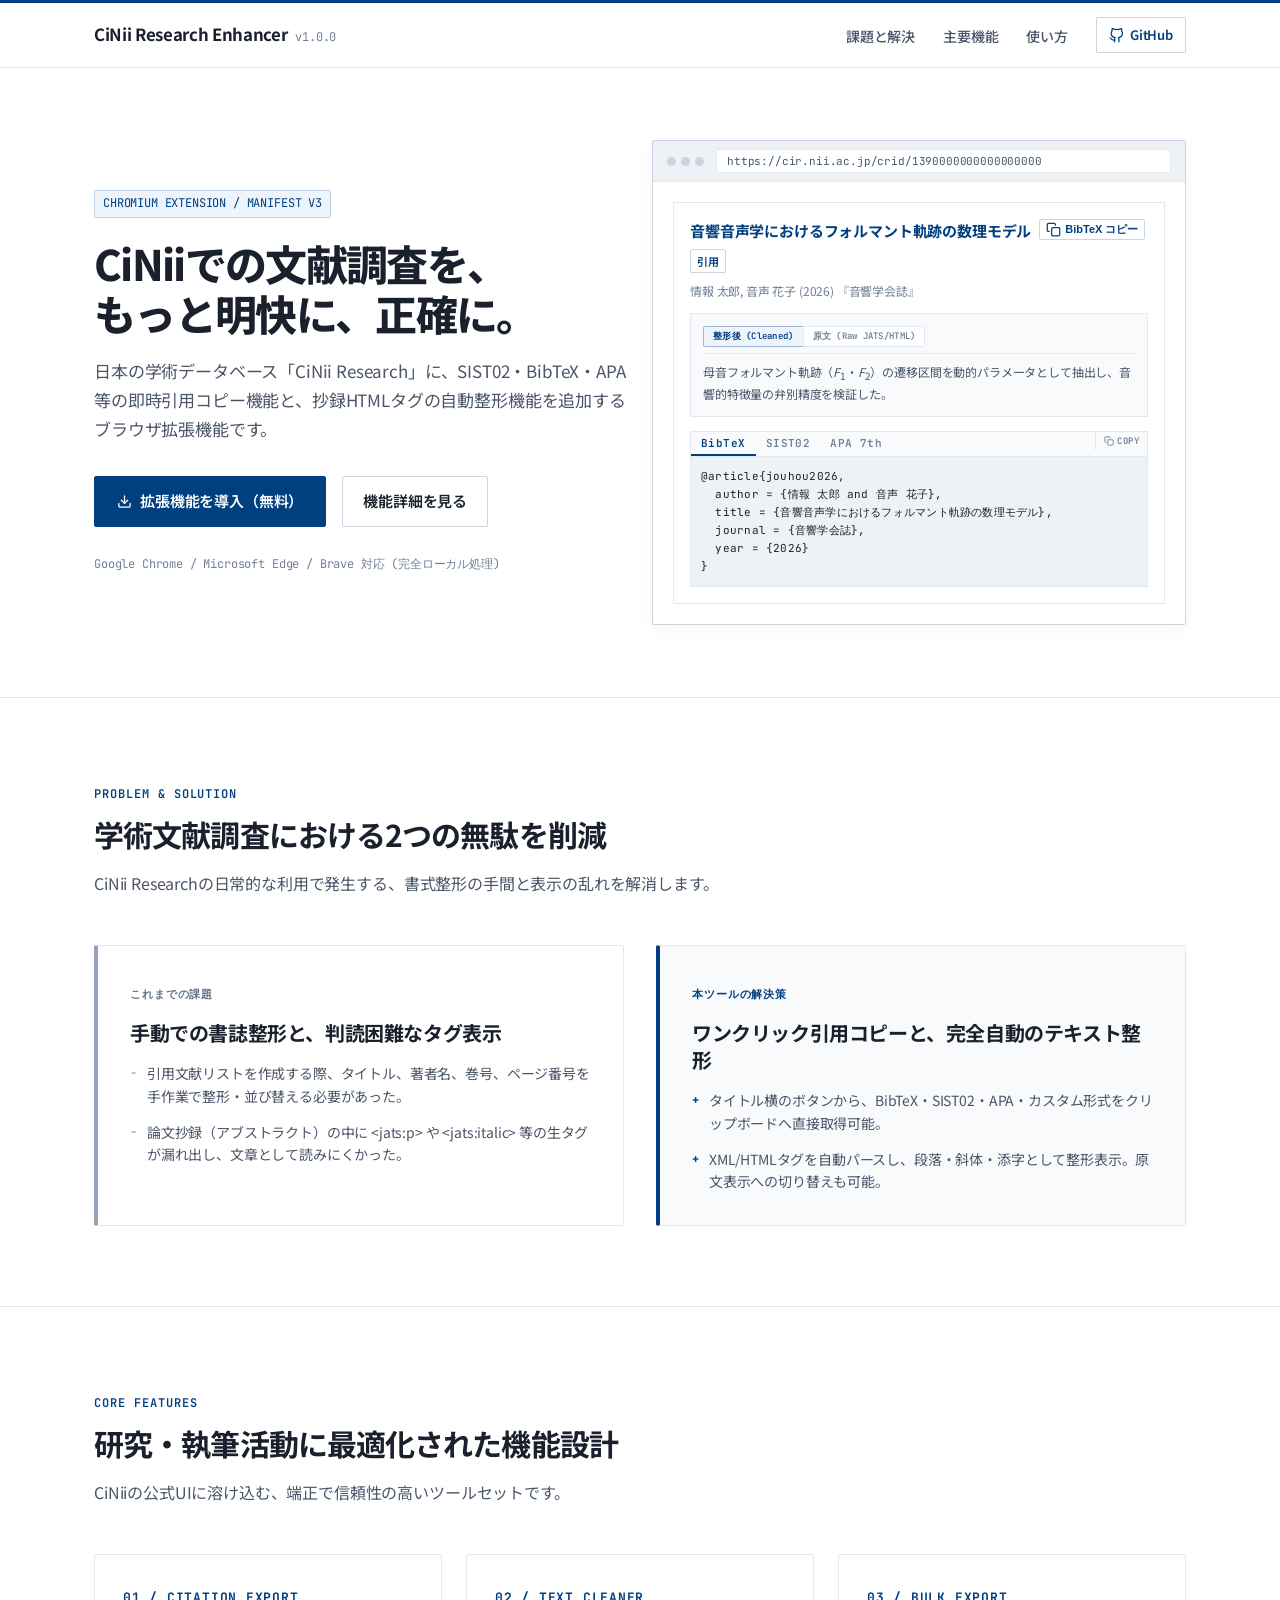
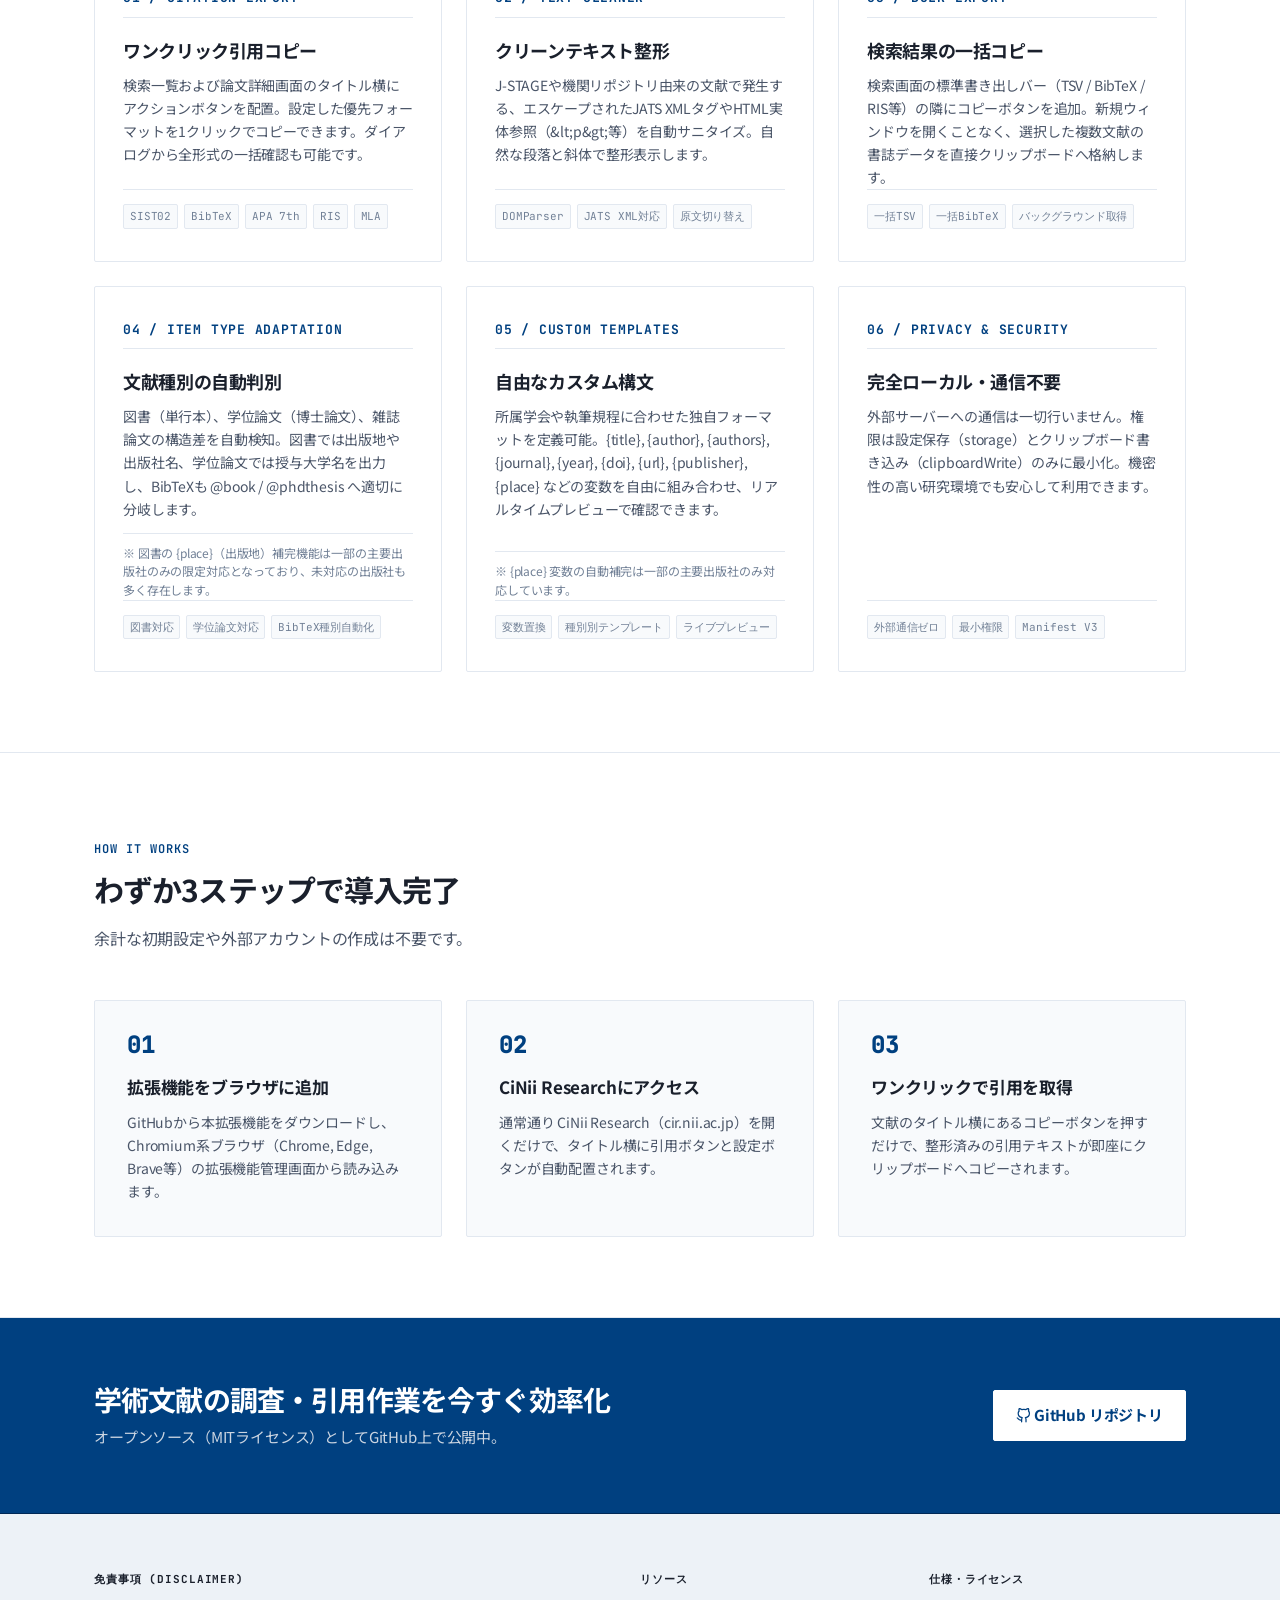
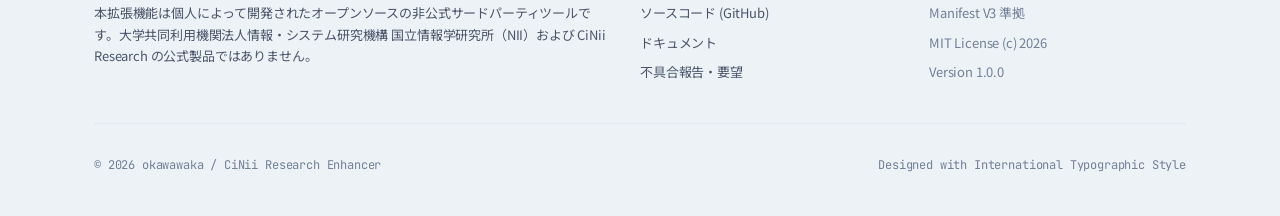
==== commit 270dc991: "feat: configure favicon, unify typography with Noto Sans JP, and implement full mobile responsivenes" ====
--- a/docs/index.html
+++ b/docs/index.html
@@ -6,6 +6,17 @@
   <title>CiNii Research Enhancer - CiNii Research専用 引用コピー＆書式整形 拡張機能</title>
   <meta name="description" content="日本の学術論文データベース「CiNii Research」の文献調査を加速するChromium拡張機能。SIST02・BibTeX・APA・カスタム形式のワンクリック引用コピーと、抄録HTMLタグの自動整形を提供。完全ローカル処理。">
   <link rel="canonical" href="https://okawawaka.github.io/cinii-enhancer/">
+  
+  <!-- Favicon -->
+  <link rel="icon" type="image/svg+xml" href="icons/icon.svg">
+  <link rel="icon" type="image/png" sizes="48x48" href="icons/icon48.png">
+  <link rel="icon" type="image/png" sizes="16x16" href="icons/icon16.png">
+  <link rel="apple-touch-icon" sizes="128x128" href="icons/icon128.png">
+
+  <!-- Google Fonts: Noto Sans JP (Unified harmony for Japanese & Latin characters) -->
+  <link rel="preconnect" href="https://fonts.googleapis.com">
+  <link rel="preconnect" href="https://fonts.gstatic.com" crossorigin>
+  <link href="https://fonts.googleapis.com/css2?family=JetBrains+Mono:wght@400;500;600;700&family=Noto+Sans+JP:wght@400;500;600;700;800&display=swap" rel="stylesheet">
   
   <style>
     /* --------------------------------------------------------------------------
@@ -27,9 +38,9 @@
       --c-green: #2e7d32;
       --c-green-bg: #e8f5e9;
 
-      /* Typography */
-      --font-sans: -apple-system, BlinkMacSystemFont, "Helvetica Neue", Arial, "Hiragino Sans", "Hiragino Kaku Gothic ProN", "Yu Gothic", "Noto Sans JP", sans-serif;
-      --font-mono: ui-monospace, "JetBrains Mono", "SF Mono", "SFMono-Regular", Menlo, Consolas, "Liberation Mono", monospace;
+      /* Typography: Noto Sans JP prioritized for unified Japanese & Latin text */
+      --font-sans: "Noto Sans JP", -apple-system, BlinkMacSystemFont, "Segoe UI", sans-serif;
+      --font-mono: "JetBrains Mono", ui-monospace, "SF Mono", Menlo, Consolas, monospace;
 
       /* Grid & Geometry */
       --container-max: 1140px;
@@ -49,6 +60,7 @@
       scroll-behavior: smooth;
       -webkit-font-smoothing: antialiased;
       -moz-osx-font-smoothing: grayscale;
+      overflow-x: hidden;
     }
 
     body {
@@ -58,6 +70,7 @@
       line-height: 1.65;
       letter-spacing: -0.01em;
       border-top: 3px solid var(--c-navy);
+      overflow-x: hidden;
     }
 
     /* --------------------------------------------------------------------------
@@ -904,32 +917,268 @@
     /* --------------------------------------------------------------------------
      * 10. Responsive Breakpoints
      * -------------------------------------------------------------------------- */
+    /* --------------------------------------------------------------------------
+     * 10. Responsive Breakpoints (Tablet & Mobile Optimization)
+     * -------------------------------------------------------------------------- */
     @media (max-width: 900px) {
       .hero-content {
         grid-column: span 12;
-        margin-bottom: 40px;
+        margin-bottom: 36px;
       }
       .hero-visual {
         grid-column: span 12;
       }
       .comparison-grid {
         grid-template-columns: 1fr;
+        gap: 20px;
+        margin-top: 32px;
       }
       .features-grid {
         grid-template-columns: 1fr;
+        gap: 20px;
+        margin-top: 32px;
       }
       .steps-grid {
         grid-template-columns: 1fr;
+        gap: 20px;
+        margin-top: 32px;
       }
       .cta-inner {
         flex-direction: column;
         align-items: flex-start;
+        gap: 24px;
       }
       .footer-top {
         grid-template-columns: 1fr;
+        gap: 32px;
       }
       .hero-title {
         font-size: 2.125rem;
+      }
+    }
+
+    /* Small Tablets & Smartphones (max-width: 680px) */
+    @media (max-width: 680px) {
+      .header-inner {
+        height: 56px;
+      }
+      .brand-title {
+        font-size: 0.9375rem;
+      }
+      .brand-sub {
+        display: none;
+      }
+      .nav-list {
+        gap: 12px;
+      }
+      .nav-link {
+        display: none; /* Keep header clean on mobile */
+      }
+      .nav-btn {
+        padding: 5px 10px;
+        font-size: 0.75rem;
+      }
+
+      .section {
+        padding-top: 52px;
+        padding-bottom: 52px;
+      }
+      .hero {
+        padding-top: 40px;
+        padding-bottom: 48px;
+      }
+      .hero-title {
+        font-size: 1.875rem;
+        line-height: 1.24;
+        letter-spacing: -0.03em;
+      }
+      .hero-lead {
+        font-size: 0.9375rem;
+        line-height: 1.65;
+        margin-bottom: 24px;
+      }
+      .hero-actions {
+        flex-direction: column;
+        align-items: stretch;
+        gap: 10px;
+        margin-bottom: 20px;
+      }
+      .btn-primary, .btn-secondary {
+        width: 100%;
+        justify-content: center;
+        text-align: center;
+        padding: 12px 16px;
+        font-size: 0.875rem;
+      }
+      .hero-meta {
+        font-size: 0.6875rem;
+        text-align: center;
+        line-height: 1.5;
+      }
+
+      /* Mockup preview frame responsiveness */
+      .mockup-body {
+        padding: 14px;
+      }
+      .mockup-paper-card {
+        padding: 14px;
+      }
+      .mockup-paper-title {
+        font-size: 0.875rem;
+        line-height: 1.38;
+      }
+      .mockup-title-row {
+        gap: 6px;
+      }
+      .mockup-authors {
+        font-size: 0.6875rem;
+      }
+      .mockup-abstract-box {
+        padding: 10px;
+        margin-bottom: 10px;
+      }
+      .mockup-abstract-bar {
+        flex-direction: column;
+        align-items: flex-start;
+        gap: 8px;
+      }
+      .mockup-abstract-tabs {
+        width: 100%;
+      }
+      .mockup-abstract-tab {
+        flex: 1;
+        text-align: center;
+        padding: 4px 6px;
+        font-size: 0.5625rem;
+      }
+      .mockup-abstract-text {
+        font-size: 0.71875rem;
+      }
+      .mockup-code-header {
+        overflow-x: auto;
+        -webkit-overflow-scrolling: touch;
+      }
+      .mockup-tabs-bar {
+        overflow-x: auto;
+        white-space: nowrap;
+      }
+      .mockup-tab {
+        padding: 6px 8px;
+        font-size: 0.625rem;
+        flex-shrink: 0;
+      }
+      .mockup-copy-btn {
+        padding: 4px 8px;
+        font-size: 0.5625rem;
+        flex-shrink: 0;
+      }
+      .mockup-preview-code {
+        font-size: 0.625rem;
+        padding: 8px;
+        word-break: break-all;
+      }
+
+      /* Section typography & cards */
+      .section-title {
+        font-size: 1.45rem;
+        line-height: 1.3;
+      }
+      .section-desc {
+        font-size: 0.875rem;
+      }
+      .comparison-card {
+        padding: 22px 18px;
+      }
+      .comparison-title {
+        font-size: 1.1rem;
+      }
+      .comparison-item {
+        font-size: 0.8125rem;
+      }
+      .feature-card {
+        padding: 24px 20px;
+      }
+      .feature-card-title {
+        font-size: 1.05rem;
+      }
+      .feature-card-desc {
+        font-size: 0.8125rem;
+      }
+      .step-card {
+        padding: 24px 20px;
+      }
+      .step-indicator {
+        font-size: 1.25rem;
+        margin-bottom: 12px;
+      }
+      .step-title {
+        font-size: 1rem;
+      }
+      .step-desc {
+        font-size: 0.8125rem;
+      }
+
+      /* CTA Banner */
+      .cta-banner {
+        padding: 44px 0;
+      }
+      .cta-heading {
+        font-size: 1.375rem;
+      }
+      .cta-text {
+        font-size: 0.875rem;
+      }
+      .cta-actions {
+        width: 100%;
+        flex-direction: column;
+        align-items: stretch;
+      }
+      .btn-white {
+        width: 100%;
+        justify-content: center;
+        text-align: center;
+        padding: 12px 16px;
+      }
+
+      /* Footer */
+      .site-footer {
+        padding: 44px 0 32px 0;
+      }
+      .footer-top {
+        gap: 24px;
+        padding-bottom: 28px;
+        margin-bottom: 24px;
+      }
+      .footer-bottom {
+        flex-direction: column;
+        align-items: flex-start;
+        gap: 8px;
+      }
+    }
+
+    /* Small Screen Mobile (iPhone SE / 375px) */
+    @media (max-width: 420px) {
+      .container {
+        padding-left: 16px;
+        padding-right: 16px;
+      }
+      .hero-title {
+        font-size: 1.625rem;
+      }
+      .brand-title {
+        font-size: 0.875rem;
+      }
+      .section-title {
+        font-size: 1.3rem;
+      }
+      .comparison-card, .feature-card, .step-card {
+        padding: 20px 14px;
+      }
+      .mockup-body, .mockup-paper-card {
+        padding: 10px;
+      }
+      .mockup-browser-bar {
+        padding: 6px 10px;
       }
     }
   </style>
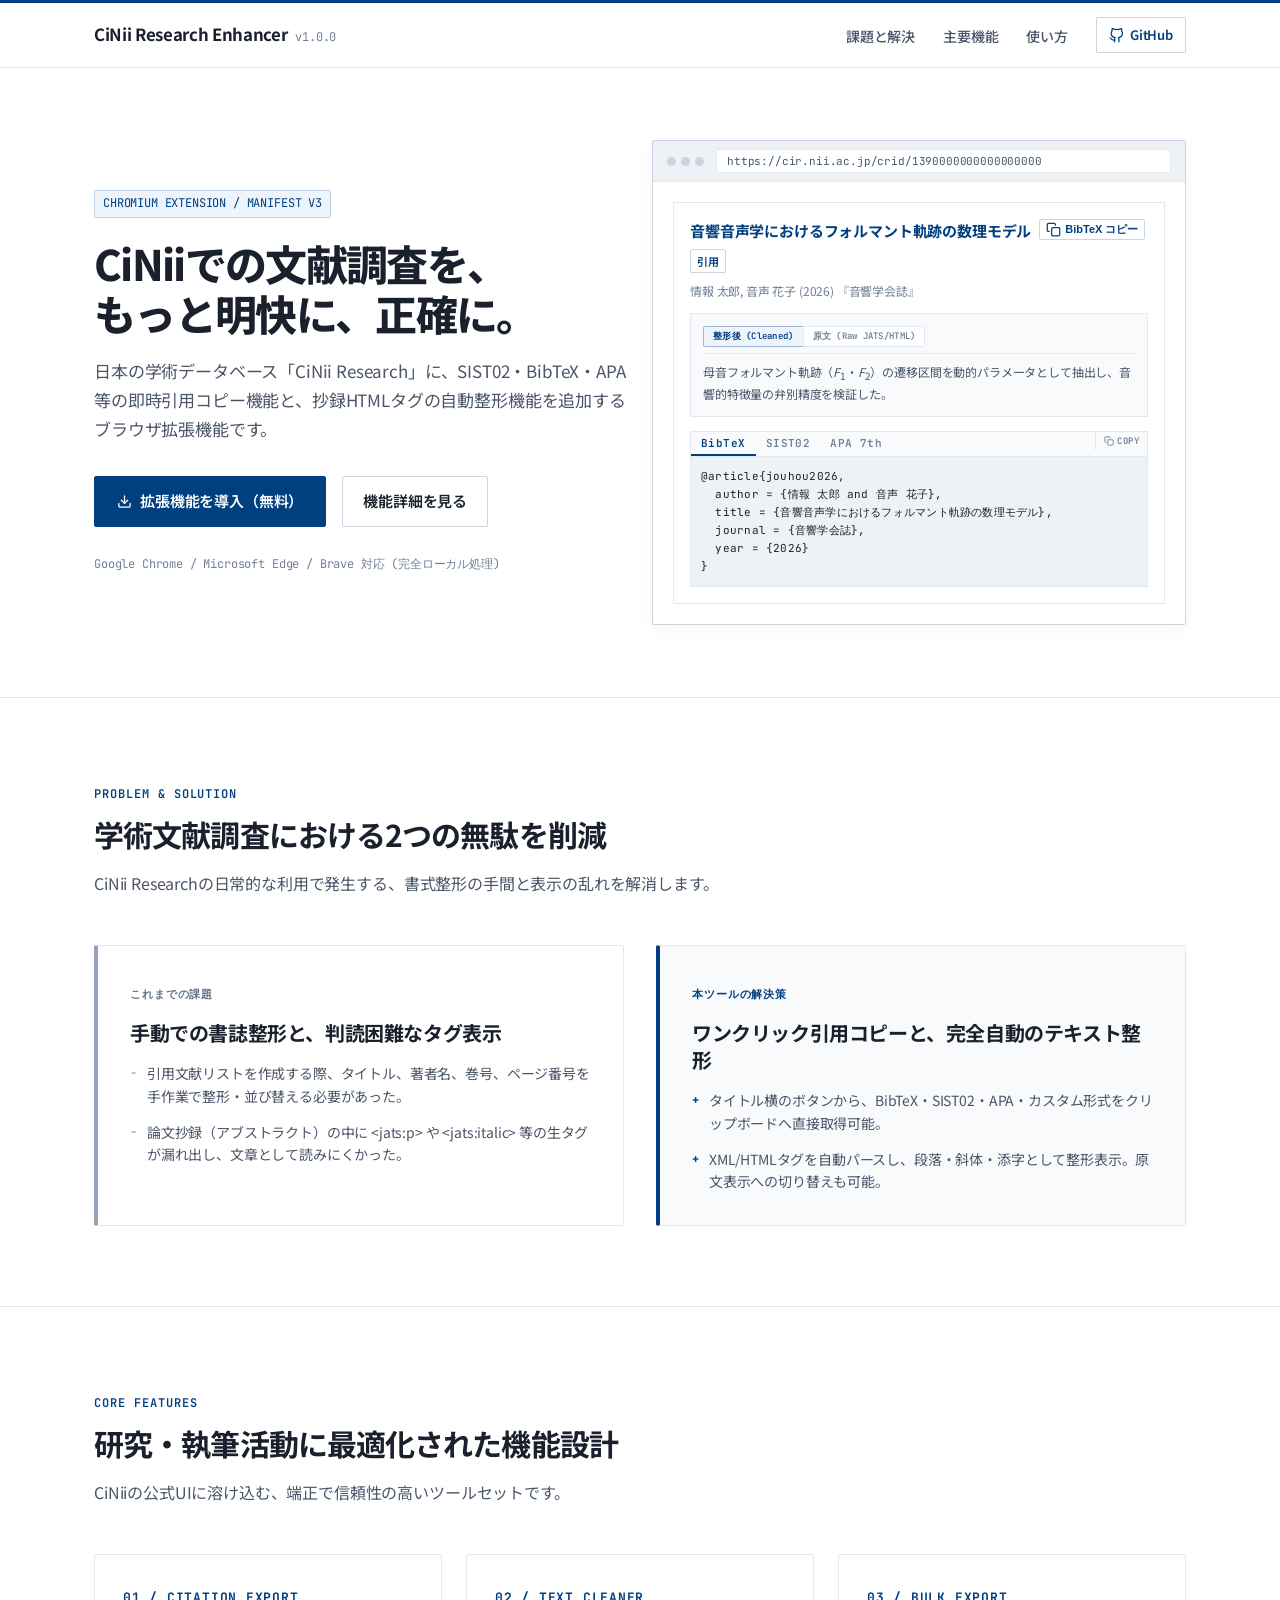
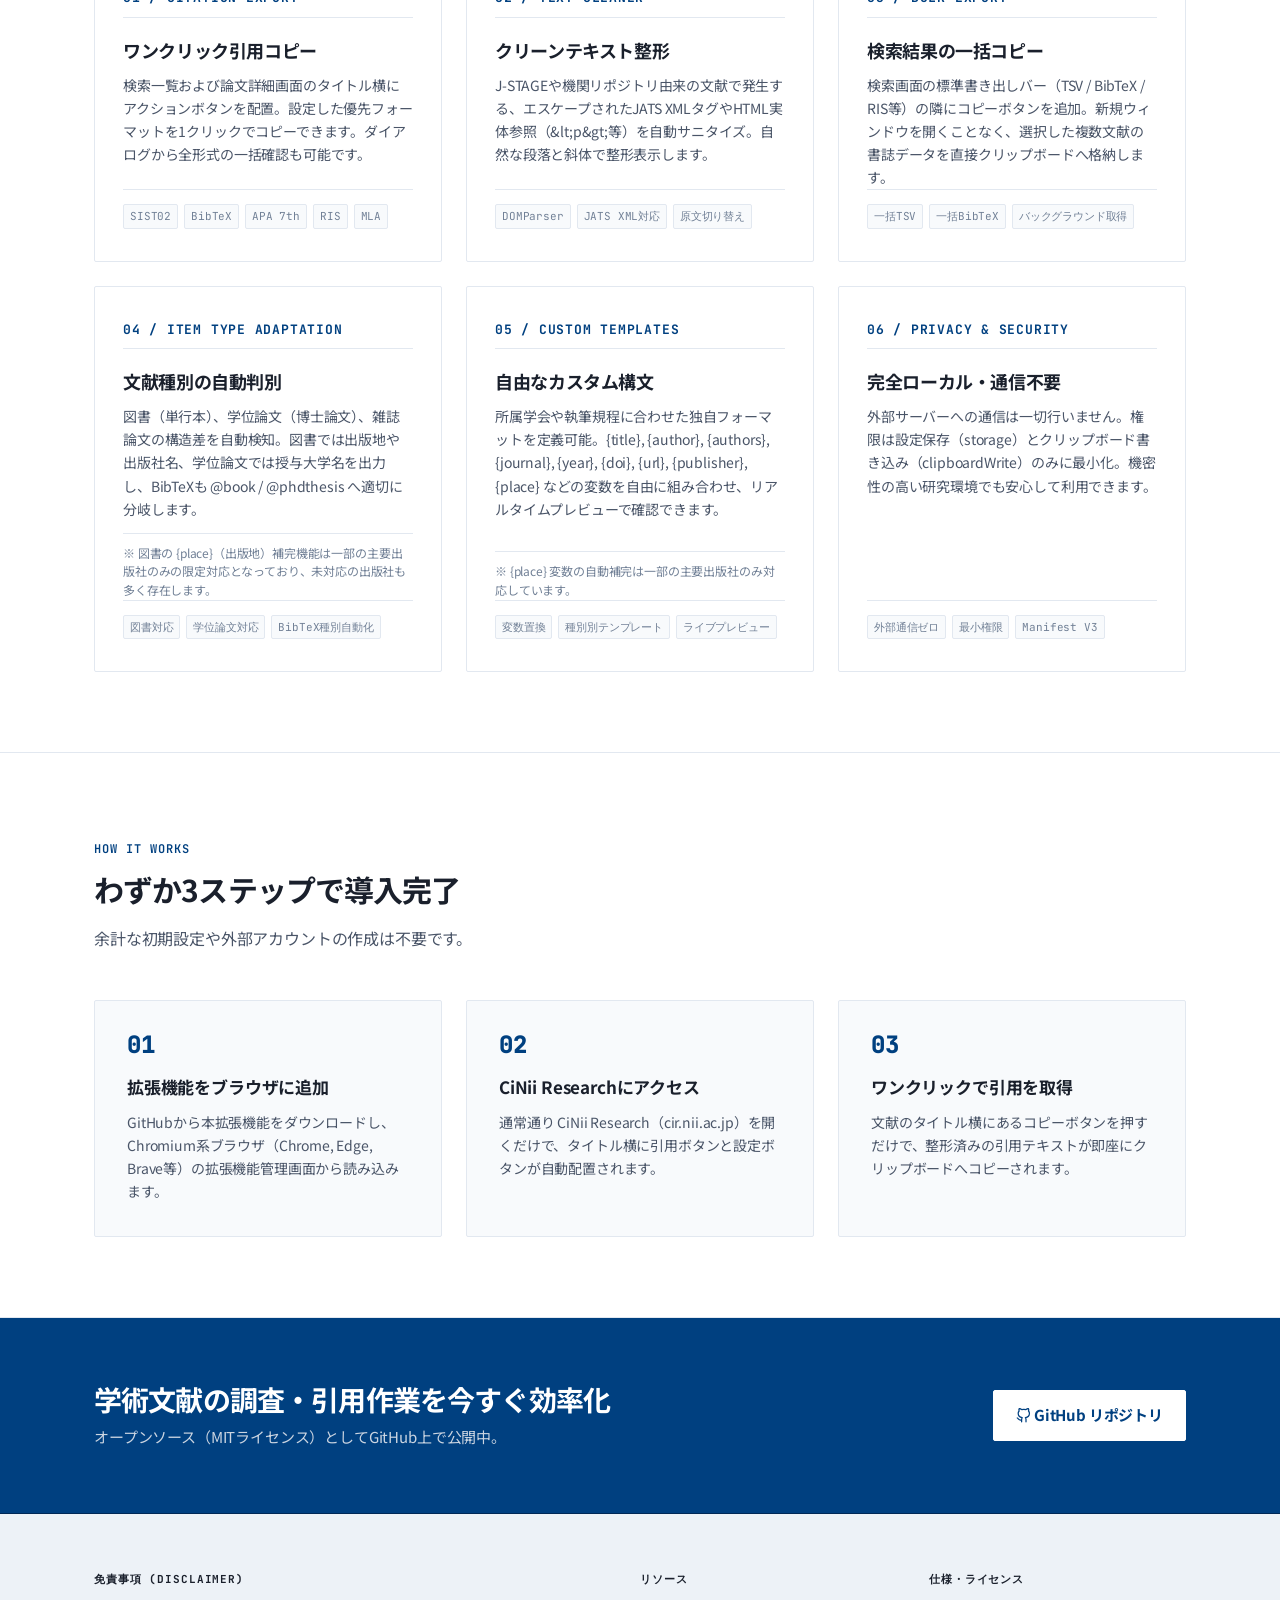
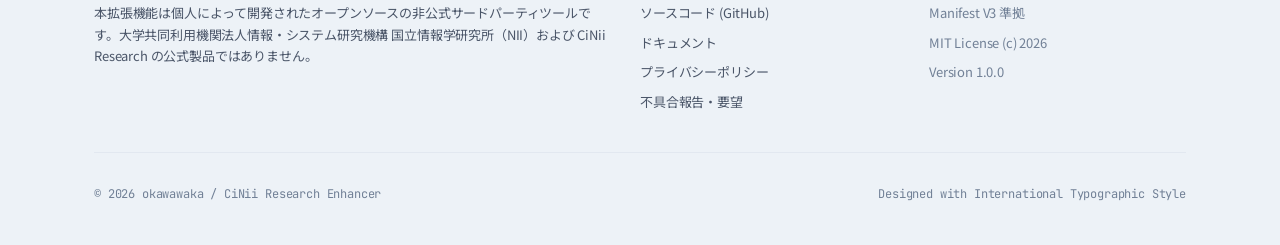
==== commit ccfd8ccf: "docs: add privacy policy and build distribution package cinii-enhancer.zip" ====
--- a/docs/index.html
+++ b/docs/index.html
@@ -1515,6 +1515,7 @@
           <ul class="footer-links">
             <li><a href="https://github.com/okawawaka/cinii-enhancer" class="footer-link" target="_blank" rel="noopener noreferrer">ソースコード (GitHub)</a></li>
             <li><a href="https://github.com/okawawaka/cinii-enhancer/blob/main/README.md" class="footer-link" target="_blank" rel="noopener noreferrer">ドキュメント</a></li>
+            <li><a href="privacy.html" class="footer-link">プライバシーポリシー</a></li>
             <li><a href="https://github.com/okawawaka/cinii-enhancer/issues" class="footer-link" target="_blank" rel="noopener noreferrer">不具合報告・要望</a></li>
           </ul>
         </div>
